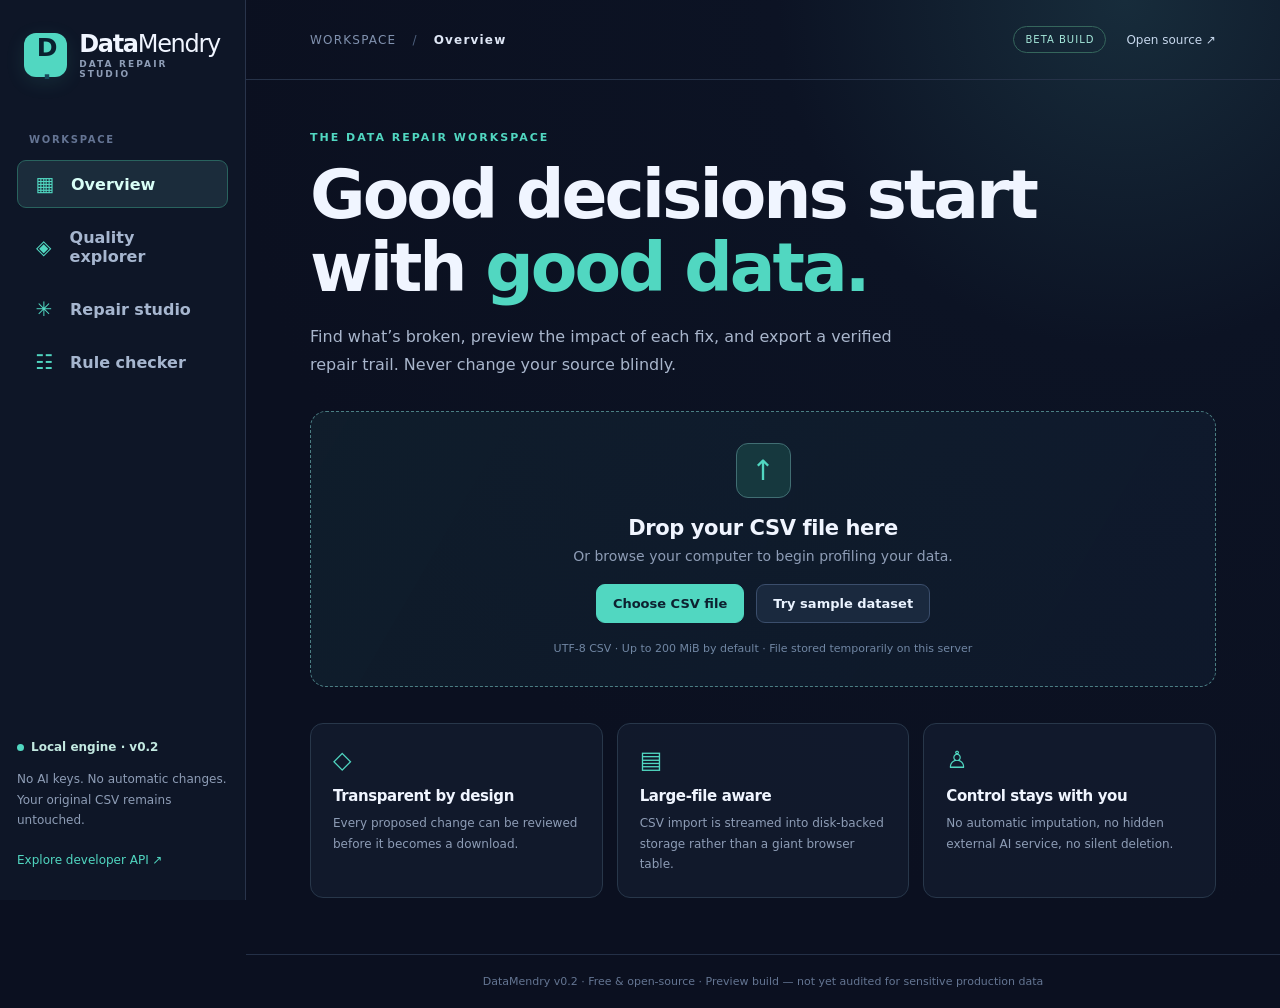
==== static/index.html @ 8b2e7c78 "Initial release: DataMendry data quality platform v0.2.1" ====
<!doctype html>
<html lang="en">
<head>
  <meta charset="utf-8" />
  <meta name="viewport" content="width=device-width, initial-scale=1" />
  <meta name="color-scheme" content="dark" />
  <meta name="description" content="DataMendry — preview and audit repairs to messy CSV datasets without rewriting your originals." />
  <title>DataMendry — Data Repair Workspace</title>
  <link rel="icon" type="image/svg+xml" href="data:image/svg+xml,%3Csvg xmlns='http://www.w3.org/2000/svg' viewBox='0 0 64 64'%3E%3Crect width='64' height='64' rx='15' fill='%2351d7c1'/%3E%3Ctext x='50%25' y='70%25' text-anchor='middle' font-family='Arial,sans-serif' font-size='42' font-weight='bold' fill='%230a2130'%3ED%3C/text%3E%3C/svg%3E" />
  <link rel="stylesheet" href="/static/app.css" />
  <script src="/static/app.js" defer></script>
</head>
<body>
<div class="shell">
  <aside class="sidebar" aria-label="Main navigation">
    <a href="/" class="brand" aria-label="DataMendry home"><span class="brand-icon" aria-hidden="true">D<span>·</span></span><span>Data<span class="brand-light">Mendry</span><small>DATA REPAIR STUDIO</small></span></a>
    <div class="nav-label">WORKSPACE</div>
    <nav class="nav" aria-label="Workspace sections">
      <button class="nav-link active" data-page="overview" type="button"><span class="nav-ico">▦</span>Overview</button>
      <button class="nav-link" data-page="quality" type="button"><span class="nav-ico">◈</span>Quality explorer</button>
      <button class="nav-link" data-page="repair" type="button"><span class="nav-ico">✳</span>Repair studio</button>
      <button class="nav-link" data-page="rules" type="button"><span class="nav-ico">☷</span>Rule checker</button>
    </nav>
    <div class="sidebar-bottom"><div class="status-dot"><i></i>Local engine · v0.2</div><div class="side-note">No AI keys. No automatic changes. Your original CSV remains untouched.</div><a href="/api/docs" target="_blank" rel="noopener" class="api-link">Explore developer API ↗</a></div>
  </aside>
  <main class="main">
    <header class="topbar"><div class="crumb">WORKSPACE <span>/</span> <b id="crumb-page">Overview</b></div><div class="top-actions"><span class="pill">BETA BUILD</span><a href="https://github.com" class="external" target="_blank" rel="noopener">Open source ↗</a></div></header>
    <div class="content">
      <div id="notice" role="status" aria-live="polite" hidden></div>
      <section id="page-overview" class="page active">
        <div class="eyebrow">THE DATA REPAIR WORKSPACE</div>
        <h1>Good decisions start<br>with <em>good data.</em></h1>
        <p class="intro">Find what’s broken, preview the impact of each fix, and export a verified repair trail. Never change your source blindly.</p>
        <div id="upload-zone" class="upload-zone" role="group" aria-label="Upload data">
          <div class="upload-icon">↑</div><div class="upload-title">Drop your CSV file here</div><p>Or browse your computer to begin profiling your data.</p>
          <div class="upload-actions"><label for="file-input" class="button primary">Choose CSV file</label><button id="demo-button" class="button secondary" type="button">Try sample dataset</button></div>
          <input id="file-input" type="file" accept=".csv,text/csv" hidden />
          <div class="upload-foot">UTF-8 CSV · Up to 200 MiB by default · File stored temporarily on this server</div>
        </div>
        <div id="loading" class="loading" hidden><span class="spinner"></span><span id="loading-label">Analyzing your dataset…</span></div>
        <div id="dataset-results" hidden>
          <div class="section-heading"><div><div class="eyebrow">CURRENT DATASET</div><h2 id="dataset-name">—</h2><p>Profiled and ready to inspect. All transformations are proposals until exported.</p></div><button id="remove-button" class="button ghost-danger" type="button">Delete uploaded data</button></div>
          <div class="metrics" id="metric-grid"></div>
          <div class="two-col"><div class="panel"><div class="panel-head"><h3>Column quality</h3><span class="subtle">Missing cells by field</span></div><div id="column-bars" class="bar-list"></div></div><div class="panel"><div class="panel-head"><h3>Your next steps</h3></div><div class="steps"><div><span>01</span><section><strong>Inspect the quality report</strong><p>Find missing values and duplicate records.</p></section></div><div><span>02</span><section><strong>Simulate a safe repair</strong><p>See changes before exporting your CSV.</p></section></div><div><span>03</span><section><strong>Validate with rules</strong><p>Check column constraints and exceptions.</p></section></div></div></div></div>
        </div>
        <div class="features"><article><span>◇</span><h3>Transparent by design</h3><p>Every proposed change can be reviewed before it becomes a download.</p></article><article><span>▤</span><h3>Large-file aware</h3><p>CSV import is streamed into disk-backed storage rather than a giant browser table.</p></article><article><span>♙</span><h3>Control stays with you</h3><p>No automatic imputation, no hidden external AI service, no silent deletion.</p></article></div>
      </section>
      <section id="page-quality" class="page"><div class="eyebrow">DIAGNOSE</div><h1 class="page-title">Quality explorer</h1><p class="intro small">A detailed overview of your dataset, without downloading all rows into the browser.</p><div class="empty-state" data-empty>Upload a dataset on Overview first.</div><div class="requires-data" hidden><div class="metrics" id="quality-metrics"></div><div class="panel"><div class="panel-head"><h3>Missing data by column</h3><span class="subtle">Exact counts, not estimates</span></div><div id="quality-columns" class="column-table-wrap"></div></div><div class="panel"><div class="panel-head"><h3>Preview records</h3><div class="pagination"><button id="prev-page" class="button tiny" type="button">← Previous</button><span id="page-number">Page 1</span><button id="next-page" class="button tiny" type="button">Next →</button></div></div><div id="table-container" class="table-scroll"></div><p class="help">Showing at most 25 rows per page. All CSV fields are treated as text to preserve IDs and leading zeros.</p></div></div></section>
      <section id="page-repair" class="page"><div class="eyebrow">WHAT-IF ANALYSIS</div><h1 class="page-title">Repair studio</h1><p class="intro small">Choose deterministic operations, calculate their exact impact, then export the repaired file and a JSON audit recipe.</p><div class="empty-state" data-empty>Upload a dataset on Overview first.</div><div class="requires-data" hidden><div class="panel"><div class="panel-head"><h3>Proposed transformations</h3><span class="subtle">Original dataset preserved</span></div><div class="switch-list"><label class="switch-row"><span><strong>Trim surrounding whitespace</strong><small>Remove spaces around field values. Does not alter internal whitespace.</small></span><input id="opt-trim" type="checkbox" /></label><label class="switch-row"><span><strong>Normalize blank fields</strong><small>Convert whitespace-only cells to empty values, without inventing values.</small></span><input id="opt-blanks" type="checkbox" /></label><label class="switch-row"><span><strong>Remove identical rows</strong><small>Keep the earliest occurrence after your other transformations.</small></span><input id="opt-dedupe" type="checkbox" /></label></div><button id="simulate-button" class="button primary" type="button">Calculate repair impact →</button></div><div class="panel" id="impact-panel"><div class="panel-head"><h3>Repair impact</h3><span class="subtle">Before vs. after</span></div><div id="impact-empty" class="impact-empty">Choose options and calculate impact to review changes.</div><div id="impact-results" hidden><div id="impact-metrics" class="impact-grid"></div><p id="impact-warning" class="warning" hidden></p><div class="export-actions"><button id="export-csv" class="button primary" type="button">Download cleaned CSV ↓</button><button id="export-json" class="button secondary" type="button">Download audit JSON ↓</button></div><p class="help">Review the report carefully. Data loss from deduplication may be legitimate records.</p></div></div></div></section>
      <section id="page-rules" class="page"><div class="eyebrow">DATA CONTRACTS</div><h1 class="page-title">Rule checker</h1><p class="intro small">Run transparent, column-level validation. Checks are read-only: failed rules never modify data.</p><div class="empty-state" data-empty>Upload a dataset on Overview first.</div><div class="requires-data" hidden><div class="panel"><div class="panel-head"><h3>Create a data-quality rule</h3></div><div class="rule-form"><label>Column<select id="rule-column"></select></label><label>Check<select id="rule-kind"><option value="not_empty">Must not be empty</option><option value="unique">Values must be unique</option><option value="numeric">Must contain valid numbers</option><option value="minimum">Numeric value at least…</option><option value="maximum">Numeric value at most…</option></select></label><label id="threshold-wrap" hidden>Threshold<input id="rule-threshold" type="number" step="any" placeholder="0" /></label></div><button id="run-rule" class="button primary" type="button">Run validation →</button></div><div class="panel"><div class="panel-head"><h3>Validation results</h3></div><div id="rule-results" class="rules-results"><p class="subtle">No checks run yet.</p></div></div></div></section>
    </div>
    <footer>DataMendry v0.2 · Free & open-source · Preview build — not yet audited for sensitive production data</footer>
  </main>
</div>
</body>
</html>
---- static/app.css ----
:root{--bg:#0b1020;--sidebar:#0b1020;--panel:#131c30;--panel2:#19243b;--line:#29344b;--text:#f0f5ff;--muted:#8e9db6;--accent:#51d7c1;--accent2:#169980;--light:#d4fbf2;--danger:#ff9d9d}*{box-sizing:border-box}body{margin:0;font-family:Inter,ui-sans-serif,system-ui,-apple-system,BlinkMacSystemFont,'Segoe UI',sans-serif;color:var(--text);background:var(--bg)}button,input,select{font:inherit}button{cursor:pointer}button:disabled{opacity:.45;cursor:default}a{color:inherit;text-decoration:none}.shell{min-height:100vh;display:grid;grid-template-columns:246px minmax(0,1fr)}.sidebar{border-right:1px solid var(--line);padding:30px 17px;display:flex;flex-direction:column;position:sticky;top:0;height:100vh;background:#0e1627}.brand{display:flex;align-items:center;gap:12px;font-size:24px;font-weight:800;letter-spacing:-1.3px;padding:0 7px}.brand-icon{height:44px;width:44px;border-radius:12px;background:var(--accent);color:#0a2130;display:grid;place-items:center;font-weight:900;font-size:25px;letter-spacing:-3px}.brand-icon span{color:#18495a}.brand-light{font-weight:400}.brand small{display:block;color:var(--muted);font-size:9px;letter-spacing:2.1px;margin-top:1px}.nav-label{font-size:10px;letter-spacing:1.7px;color:#647493;margin:55px 12px 15px;font-weight:700}.nav{display:grid;gap:7px}.nav-link{display:flex;align-items:center;gap:14px;border:0;color:#a6b6cf;background:transparent;text-align:left;padding:13px 15px;border-radius:9px;font-weight:550}.nav-link:hover,.nav-link.active{background:#1b2c3b;color:#d9fff7}.nav-link.active{border:1px solid #29635e}.nav-ico{font-size:20px;line-height:1;width:24px;text-align:center;color:var(--accent)}.sidebar-bottom{margin-top:auto;font-size:12px;color:var(--muted);line-height:1.7}.status-dot{color:#c3e9e1;font-weight:700}.status-dot i{display:inline-block;width:7px;height:7px;border-radius:50%;background:var(--accent);margin-right:7px}.side-note{margin-top:12px}.api-link{color:var(--accent);display:block;margin-top:19px}.main{min-width:0;background:radial-gradient(circle at 85% 0%,#172c3b 0%,#0c1324 26%,#0b1020 68%)}.topbar{height:80px;border-bottom:1px solid #263248;display:flex;align-items:center;justify-content:space-between;padding:0 clamp(22px,5vw,72px)}.crumb{font-size:12px;letter-spacing:1.2px;color:#8091ae}.crumb span{margin:0 11px;color:#4e607d}.crumb b{color:#dee6f5;font-weight:600}.top-actions{display:flex;align-items:center;gap:20px;font-size:12px}.pill{padding:7px 11px;border-radius:100px;color:#a6e9dc;border:1px solid #35665c;letter-spacing:1px;font-size:10px}.external{color:#c6d7ec}.content{max-width:1230px;margin:0 auto;padding:clamp(28px,4vw,58px) clamp(22px,5vw,72px) 36px}.page{display:none}.page.active{display:block}.eyebrow{font-size:11px;color:var(--accent);font-weight:800;letter-spacing:2px;margin-bottom:15px}h1{font-size:clamp(43px,5.3vw,70px);line-height:1.07;letter-spacing:-3px;margin:0 0 19px;font-weight:790}h1 em{color:var(--accent);font-style:normal}.page-title{font-size:clamp(35px,4vw,49px);letter-spacing:-2px}.intro{font-size:16px;color:#a9b6cc;max-width:610px;line-height:1.75;margin:0 0 32px}.intro.small{font-size:15px}h2,h3,p{margin-top:0}h2{letter-spacing:-1px;font-size:26px}h3{letter-spacing:-.4px;font-size:17px;margin:0}.upload-zone{border:1px dashed #4b7e83;border-radius:16px;padding:31px 25px;background:linear-gradient(120deg,rgba(38,88,94,.18),rgba(25,48,73,.23));text-align:center;transition:.2s}.upload-zone.drag{border:1px solid var(--accent);background:#133c43}.upload-icon{display:grid;place-items:center;border:1px solid #416e73;background:#16383e;color:var(--accent);border-radius:12px;font-size:28px;width:55px;height:55px;margin:0 auto 18px}.upload-title{font-size:21px;font-weight:700;letter-spacing:-.4px}.upload-zone p{color:var(--muted);font-size:14px;margin:8px 0 20px}.upload-actions{display:flex;flex-wrap:wrap;justify-content:center;gap:12px}.button{display:inline-flex;align-items:center;justify-content:center;border:1px solid #3b4e6c;padding:11px 16px;border-radius:9px;background:#202e45;color:#eaf3ff;font-size:13px;font-weight:700;transition:transform .15s,background .15s}.button:hover:not(:disabled){transform:translateY(-1px);background:#2d3b50}.button.primary{background:var(--accent);color:#0d2130;border-color:var(--accent)}.button.primary:hover{background:#91ffe6}.button.secondary{background:#1a293e}.button.ghost-danger{color:#ffbcbc;background:transparent;border-color:#72515b}.button.tiny{padding:7px 10px;font-size:11px}.upload-foot{font-size:11px;color:#7187a4;margin-top:19px}.loading{display:flex;align-items:center;gap:12px;margin:16px 0;color:var(--accent)}[hidden]{display:none!important}.spinner{width:20px;height:20px;border:2px solid #255465;border-top-color:var(--accent);border-radius:50%;animation:spin .85s linear infinite}@keyframes spin{to{transform:rotate(360deg)}}.features{display:grid;grid-template-columns:repeat(3,minmax(0,1fr));gap:14px;margin-top:36px}.features article{border:1px solid #28374a;border-radius:13px;padding:22px;background:rgba(22,32,52,.6)}.features article>span{font-size:24px;color:var(--accent)}.features h3{margin:13px 0 8px;font-size:15px}.features p{font-size:12px;line-height:1.7;color:var(--muted);margin:0}.section-heading{display:flex;justify-content:space-between;align-items:center;gap:20px;margin:35px 0 20px}.section-heading .eyebrow{margin-bottom:5px}.section-heading h2{margin:0 0 6px}.section-heading p{color:var(--muted);font-size:13px;margin:0}.metrics{display:grid;grid-template-columns:repeat(4,minmax(0,1fr));gap:13px;margin-bottom:20px}.metric{background:var(--panel);border:1px solid var(--line);border-radius:12px;padding:21px;min-width:0}.metric-label{color:var(--muted);font-size:12px}.metric-value{font-size:clamp(23px,3vw,31px);font-weight:750;letter-spacing:-1px;margin-top:12px;overflow-wrap:anywhere}.metric-note{color:#77b9ac;font-size:11px;margin-top:9px}.two-col{display:grid;grid-template-columns:1.05fr .95fr;gap:17px}.panel{border:1px solid var(--line);background:rgba(18,28,47,.9);border-radius:14px;padding:24px;margin-bottom:18px;min-width:0}.panel-head{display:flex;align-items:center;justify-content:space-between;gap:12px;margin-bottom:22px}.subtle,.help{font-size:12px;color:var(--muted)}.bar-list{display:grid;gap:16px}.bar-head{display:flex;justify-content:space-between;color:#c6d6eb;font-size:12px;margin-bottom:7px;gap:10px}.bar-head span:first-child{overflow-wrap:anywhere}.bar-track{height:7px;background:#283751;border-radius:10px;overflow:hidden}.bar-fill{height:100%;background:linear-gradient(90deg,#21b5a4,#82f1d4);border-radius:10px}.steps{display:grid;gap:25px}.steps>div{display:flex;align-items:flex-start;gap:14px}.steps span{color:var(--accent);font-weight:800}.steps strong{font-size:13px}.steps p{color:var(--muted);font-size:12px;line-height:1.55;margin:6px 0 0}.empty-state{border:1px dashed #4c5c76;border-radius:12px;color:var(--muted);padding:36px;text-align:center}.column-table-wrap,.table-scroll{overflow-x:auto;max-width:100%}table{width:100%;border-collapse:collapse;font-size:12px}th,td{padding:12px 14px;border-bottom:1px solid #2e3b54;text-align:left}th{color:#9badc6;background:#18243a;font-weight:700;position:sticky;top:0}td{color:#e0e8f5;max-width:250px;white-space:nowrap;overflow:hidden;text-overflow:ellipsis}td.missing{color:#ffbe9b}tbody tr:hover{background:#17283d}.pagination{display:flex;align-items:center;gap:10px;color:var(--muted);font-size:12px}.switch-list{display:grid;gap:1px;margin-bottom:22px}.switch-row{display:flex;align-items:center;justify-content:space-between;gap:20px;padding:18px 0;border-bottom:1px solid #2b3750;cursor:pointer}.switch-row span{display:grid;gap:6px}.switch-row strong{font-size:14px}.switch-row small{font-size:12px;color:var(--muted);line-height:1.5}.switch-row input{accent-color:#45dbc0;width:19px;height:19px;flex-shrink:0}.impact-empty{color:var(--muted);text-align:center;padding:20px}.impact-grid{display:grid;grid-template-columns:repeat(3,minmax(0,1fr));gap:11px}.impact-metric{background:#1b2b3d;padding:16px;border-radius:9px}.impact-metric strong{display:block;font-size:24px;margin:7px 0;color:#c2fff0}.impact-metric small{font-size:11px;color:var(--muted)}.warning{padding:14px;background:#3b2a29;color:#ffd9b0;border-left:3px solid #ffaa70;border-radius:5px;margin-top:18px;font-size:12px;line-height:1.6}.export-actions{display:flex;gap:10px;flex-wrap:wrap;margin-top:22px}.rule-form{display:grid;grid-template-columns:1fr 1fr 1fr;gap:14px;margin-bottom:20px}.rule-form label{color:var(--muted);font-size:12px;display:grid;gap:8px}.rule-form select,.rule-form input{background:#1b293f;color:var(--text);border:1px solid #41516d;border-radius:9px;padding:11px;width:100%;min-width:0}.rules-results{display:grid;gap:10px}.rule-result{display:flex;align-items:center;justify-content:space-between;gap:15px;border:1px solid var(--line);border-radius:9px;padding:14px;font-size:12px}.rule-result strong{font-size:13px}.rule-result .ok{color:var(--accent)}.rule-result .bad{color:var(--danger)}#notice{padding:14px 18px;border-radius:10px;margin-bottom:20px;background:#362725;border:1px solid #864f4c;color:#ffe2de;font-size:13px;line-height:1.5}#notice.ok{background:#15382f;border-color:#287563;color:#d4faeb}footer{color:#647592;font-size:11px;text-align:center;border-top:1px solid #243047;padding:20px;margin-top:20px}@media(max-width:950px){.shell{grid-template-columns:76px 1fr}.sidebar{padding:25px 10px}.brand{font-size:0;padding:0 5px}.brand-icon{font-size:23px}.brand small,.nav-label,.sidebar-bottom,.nav-link{font-size:0}.nav-link{justify-content:center;padding:14px 8px}.nav-ico{font-size:24px}.metrics{grid-template-columns:repeat(2,minmax(0,1fr))}.two-col{grid-template-columns:1fr}}@media(max-width:620px){.shell{display:block}.sidebar{height:auto;position:relative;padding:12px;display:block}.brand{display:none}.nav{display:flex;gap:5px}.nav-link{flex:1;min-width:0}.nav-label,.sidebar-bottom{display:none}.topbar{height:55px;padding:0 18px}.content{padding:28px 18px}.features{grid-template-columns:1fr}.metrics{grid-template-columns:repeat(2,minmax(0,1fr))}.metric{padding:14px}.panel{padding:17px}.section-heading{flex-direction:column;align-items:flex-start}.rule-form{grid-template-columns:1fr}.impact-grid{grid-template-columns:1fr}.top-actions{gap:8px}.pill{display:none}.panel-head{align-items:flex-start;flex-direction:column}.pagination{flex-wrap:wrap}}

.bar-progress{display:block;width:100%;height:8px;border:0;border-radius:10px;overflow:hidden;background:#283751}.bar-progress::-webkit-progress-bar{background:#283751;border-radius:10px}.bar-progress::-webkit-progress-value{background:linear-gradient(90deg,#21b5a4,#82f1d4);border-radius:10px}.bar-progress::-moz-progress-bar{background:#51d7c1;border-radius:10px}


/* DataMendry UI polish (v0.2.1): transform/opacity-only animations.
   No animation loops on dataset tables or large numbers of DOM elements. */
:root { color-scheme: dark; }
:focus-visible { outline: 2px solid var(--accent); outline-offset: 3px; }
::selection { background: #51d7c155; color: #ffffff; }

@keyframes dm-fade-up {
  from { opacity: 0; transform: translate3d(0, 13px, 0); }
  to   { opacity: 1; transform: translate3d(0, 0, 0); }
}
@keyframes dm-soft-in {
  from { opacity: 0; transform: translate3d(0, 5px, 0); }
  to   { opacity: 1; transform: translate3d(0, 0, 0); }
}
@keyframes dm-bar-reveal {
  from { opacity: .25; transform: scaleX(.05); }
  to   { opacity: 1; transform: scaleX(1); }
}
@keyframes dm-icon-enter {
  from { opacity: 0; transform: translate3d(0, 8px, 0) scale(.91); }
  to   { opacity: 1; transform: translate3d(0, 0, 0) scale(1); }
}

/* Page change reveal; hidden pages remain display:none, with no offscreen animation. */
.page.active { animation: dm-soft-in 360ms ease-out both; }
.page.active > .eyebrow { animation: dm-fade-up 340ms ease-out both; }
.page.active > h1 { animation: dm-fade-up 430ms cubic-bezier(.2,.8,.2,1) 45ms both; }
.page.active > .intro { animation: dm-fade-up 440ms ease-out 100ms both; }

/* Controlled hover effects are subtle, inexpensive, and don't reflow layouts. */
.nav-link { position: relative; transition: background-color 180ms ease, border-color 180ms ease, color 180ms ease, transform 180ms ease; }
.nav-link:not(.active):hover { transform: translate3d(3px,0,0); }
.nav-ico { display: inline-block; transition: transform 180ms ease; }
.nav-link:hover .nav-ico { transform: scale(1.1); }
.button { transition: transform 160ms ease, background-color 160ms ease, border-color 160ms ease, box-shadow 160ms ease; }
.button.primary:hover:not(:disabled) { box-shadow: 0 5px 23px rgba(81,215,193,.2); }
.button:active:not(:disabled) { transform: scale(.98); }
.external, .api-link { transition: color 180ms ease; }
.external:hover, .api-link:hover { color: var(--accent); }

.brand-icon { box-shadow: 0 5px 20px rgba(81,215,193,.11); transition: transform 220ms ease, box-shadow 220ms ease; }
.brand:hover .brand-icon { transform: rotate(-6deg) scale(1.04); box-shadow: 0 8px 23px rgba(81,215,193,.24); }

.upload-zone { position: relative; transition: border-color 200ms ease, background-color 200ms ease, transform 200ms ease, box-shadow 200ms ease; }
.upload-zone:hover { border-color: #64aaa7; box-shadow: 0 8px 35px rgba(18,175,151,.07); }
.upload-zone.drag { transform: scale(1.007); box-shadow: 0 0 0 3px rgba(81,215,193,.16), 0 12px 42px rgba(18,175,151,.12); }
.upload-icon { animation: dm-icon-enter 540ms cubic-bezier(.2,.8,.2,1) 190ms backwards; transition: transform 180ms ease, border-color 180ms ease; }
.upload-zone:hover .upload-icon { transform: translate3d(0,-3px,0); border-color: #65d2c0; }
.upload-zone.drag .upload-icon { transform: translate3d(0,-7px,0) scale(1.07); }

.features article, .metric, .panel, .impact-metric {
  transition: border-color 180ms ease, transform 180ms ease, box-shadow 180ms ease;
}
.features article:hover, .metric:hover { border-color: #377a79; transform: translate3d(0,-3px,0); box-shadow: 0 12px 28px rgba(0,0,0,.12); }
.panel:hover { border-color: #38516b; }
.features article:nth-child(1), .metric:nth-child(1) { animation: dm-fade-up 390ms ease-out 70ms backwards; }
.features article:nth-child(2), .metric:nth-child(2) { animation: dm-fade-up 390ms ease-out 120ms backwards; }
.features article:nth-child(3), .metric:nth-child(3) { animation: dm-fade-up 390ms ease-out 170ms backwards; }
.metric:nth-child(4) { animation: dm-fade-up 390ms ease-out 220ms backwards; }
.impact-metric { animation: dm-soft-in 340ms ease-out both; }
.impact-metric:nth-child(2) { animation-delay: 60ms; }
.impact-metric:nth-child(3) { animation-delay: 120ms; }
.impact-metric:nth-child(4) { animation-delay: 180ms; }

/* Dataset charts animate once when added. Avoid continuous animation on large lists. */
.bar-progress { transform-origin: left center; animation: dm-bar-reveal 570ms cubic-bezier(.18,.8,.2,1) both; }
.bar-list > div:nth-child(2) .bar-progress { animation-delay: 55ms; }
.bar-list > div:nth-child(3) .bar-progress { animation-delay: 110ms; }
.bar-list > div:nth-child(4) .bar-progress { animation-delay: 165ms; }
.bar-list > div:nth-child(5) .bar-progress { animation-delay: 220ms; }
#notice:not([hidden]) { animation: dm-soft-in 240ms ease-out both; }
.rule-result { animation: dm-soft-in 260ms ease-out both; }

/* Motion accessibility: honor the user's OS/browser preference. */
@media (prefers-reduced-motion: reduce) {
  *, *::before, *::after {
    animation-duration: .01ms !important;
    animation-delay: 0ms !important;
    animation-iteration-count: 1 !important;
    transition-duration: .01ms !important;
    scroll-behavior: auto !important;
  }
}
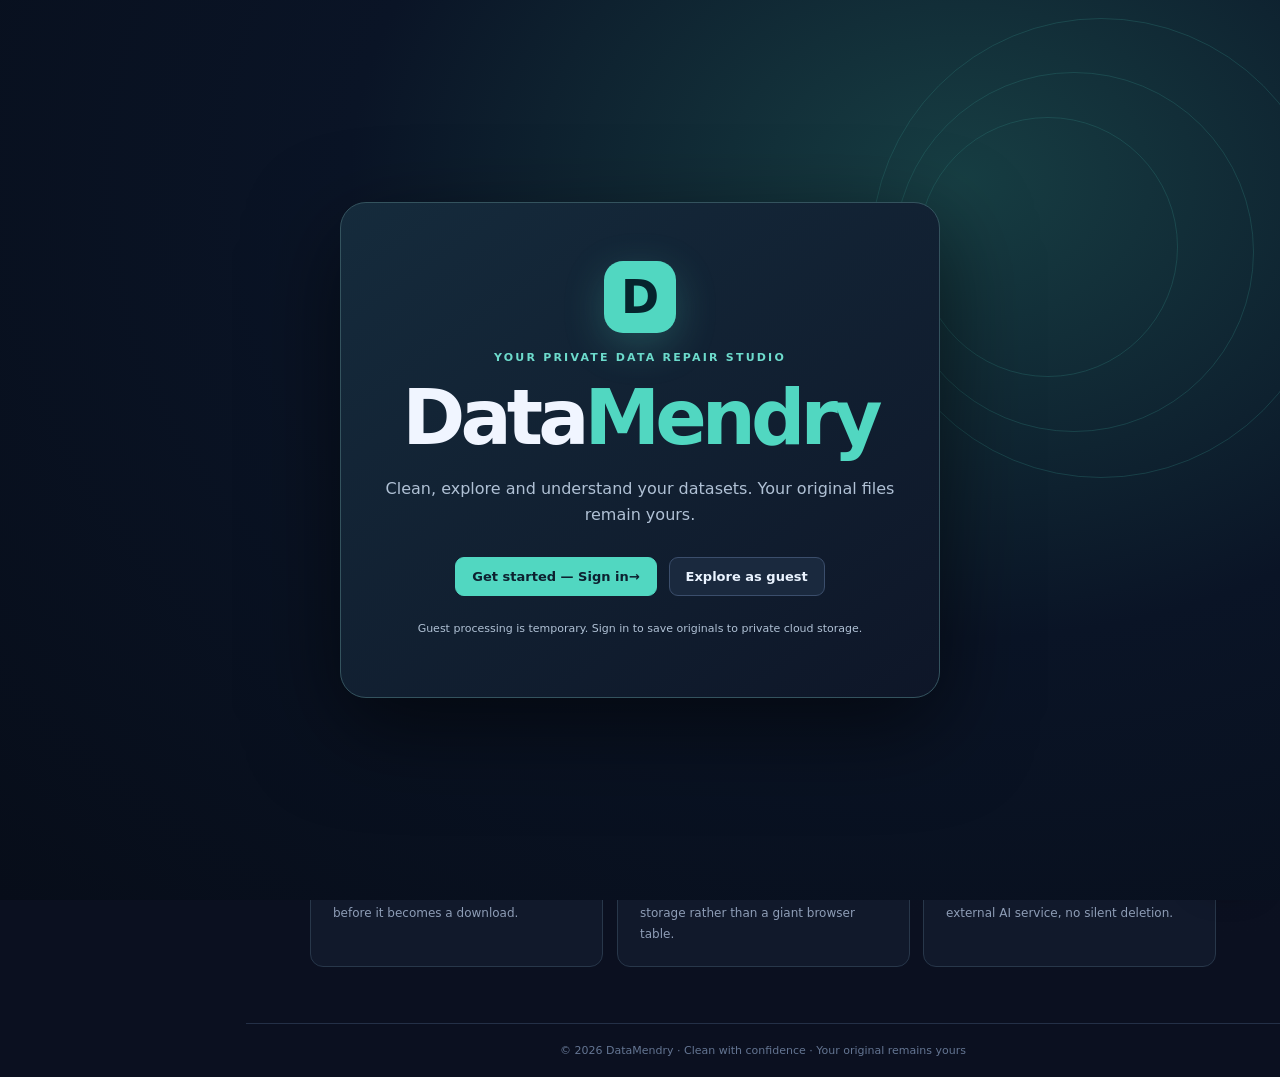
==== commit 4768a0b8: "Release DataMendry v0.9.4.1" ====
--- a/static/index.html
+++ b/static/index.html
@@ -8,9 +8,68 @@
   <title>DataMendry — Data Repair Workspace</title>
   <link rel="icon" type="image/svg+xml" href="data:image/svg+xml,%3Csvg xmlns='http://www.w3.org/2000/svg' viewBox='0 0 64 64'%3E%3Crect width='64' height='64' rx='15' fill='%2351d7c1'/%3E%3Ctext x='50%25' y='70%25' text-anchor='middle' font-family='Arial,sans-serif' font-size='42' font-weight='bold' fill='%230a2130'%3ED%3C/text%3E%3C/svg%3E" />
   <link rel="stylesheet" href="/static/app.css" />
+  <link rel="stylesheet" href="/static/experience.css" />
   <script src="/static/app.js" defer></script>
+  <script src="/static/account.js" defer></script>
+  <script src="/static/experience.js" defer></script>
+  <!-- Cloudflare Web Analytics --><script type='module' src='https://static.cloudflareinsights.com/beacon.min.js' data-cf-beacon='{"token": "a258c3d633374858af151e69e50e4477"}'></script><!-- End Cloudflare Web Analytics -->
 </head>
 <body>
+<div id="welcome-gate" class="welcome-gate" aria-label="DataMendry welcome and login">
+  <div class="welcome-atmosphere" aria-hidden="true"><span></span><span></span><span></span></div>
+  <div class="welcome-card">
+    <div class="welcome-logo" aria-hidden="true">D</div>
+    <div class="welcome-kicker">YOUR PRIVATE DATA REPAIR STUDIO</div>
+    <h1>Data<span>Mendry</span></h1>
+    <p>Clean, explore and understand your datasets. Your original files remain yours.</p>
+    <div class="welcome-actions">
+      <button id="welcome-signin" type="button" class="button primary">Get started — Sign in <span aria-hidden="true">→</span></button>
+      <button id="welcome-guest" type="button" class="button secondary">Explore as guest</button>
+    </div>
+    <p class="welcome-note">Guest processing is temporary. Sign in to save originals to private cloud storage.</p>
+    <div class="welcome-door" aria-hidden="true"><div class="door-left"></div><div class="door-right"></div></div>
+  </div>
+</div>
+<dialog id="auth-dialog" class="auth-dialog" aria-labelledby="auth-title">
+  <button id="auth-close" class="dialog-close" type="button" aria-label="Close login">×</button>
+  <div class="welcome-logo small" aria-hidden="true">D</div>
+  <h2 id="auth-title">Welcome to DataMendry</h2>
+  <p class="subtle">Secure accounts for your private CSV workspace.</p>
+  <div class="auth-tabs" role="group" aria-label="Account options">
+    <button type="button" class="active" id="auth-tab-login" aria-pressed="true">Log in</button>
+    <button type="button" id="auth-tab-signup" aria-pressed="false">Create account</button>
+    <button type="button" id="auth-tab-recover" aria-pressed="false">Forgot password?</button>
+  </div>
+  <label class="auth-label">Sign in with
+    <select id="auth-method"><option value="email">Email address</option><option value="google">Google account</option></select>
+  </label>
+  <div id="auth-email-area">
+    <label class="auth-label">Email address<input id="auth-email" type="email" autocomplete="email" maxlength="254" placeholder="you@example.com"></label>
+    <label id="auth-recovery-method-row" class="auth-label" hidden>Receive recovery code or link
+      <select id="auth-email-method"><option value="code">Email one-time code</option><option value="link">Email verification link</option></select>
+    </label>
+    <label id="auth-password-row" class="auth-label">Password<input id="auth-password" type="password" autocomplete="current-password" minlength="8"></label>
+    <label id="auth-password-confirm-row" class="auth-label" hidden>Confirm password<input id="auth-password-confirm" type="password" autocomplete="new-password" minlength="8"></label>
+    <p id="auth-flow-hint" class="subtle">Already registered? Sign in using your password. Use email OTP only for account recovery.</p>
+    <div id="auth-password-buttons" class="auth-button-row"><button id="auth-login" class="button primary" type="button">Log in with password</button><button id="auth-signup" class="button primary" type="button" hidden>Create account</button></div>
+    <button id="auth-send-email" class="button primary" type="button" hidden>Send email code</button>
+    <p id="auth-recovery-limit" class="subtle" hidden>Email recovery is limited by Supabase's delivery quota. Request one code and use the latest email; avoid repeated requests.</p>
+  </div>
+  <div id="auth-google-area" hidden><p class="subtle">Use your Google account without requesting an email OTP. Google OAuth must first be configured in Google Cloud and Supabase.</p><button id="auth-google" class="button primary" type="button">Continue with Google</button></div>
+  
+  <div id="auth-otp-area" hidden><label class="auth-label">Verification code<input id="auth-otp" type="text" inputmode="numeric" autocomplete="one-time-code" maxlength="10" placeholder="Code from your latest email"></label><button id="auth-verify-otp" class="button primary" type="button">Verify and sign in</button></div>
+  <p id="auth-feedback" class="auth-feedback" role="status" aria-live="polite"></p>
+</dialog>
+<dialog id="password-dialog" class="auth-dialog" aria-labelledby="password-title">
+  <button type="button" id="password-close" class="dialog-close" aria-label="Close change password">×</button>
+  <div class="welcome-logo small" aria-hidden="true">D</div>
+  <h2 id="password-title">Set or change password</h2>
+  <p class="subtle">If you signed in using an email code, you can now create a password. Next time, log in without requesting another email.</p>
+  <label class="auth-label">New password<input id="password-new" type="password" autocomplete="new-password" minlength="8"></label>
+  <label class="auth-label">Confirm new password<input id="password-confirm" type="password" autocomplete="new-password" minlength="8"></label>
+  <button type="button" id="password-save" class="button primary">Save password</button>
+  <p id="password-feedback" class="auth-feedback" role="status" aria-live="polite"></p>
+</dialog>
 <div class="shell">
   <aside class="sidebar" aria-label="Main navigation">
     <a href="/" class="brand" aria-label="DataMendry home"><span class="brand-icon" aria-hidden="true">D<span>·</span></span><span>Data<span class="brand-light">Mendry</span><small>DATA REPAIR STUDIO</small></span></a>
@@ -20,11 +79,42 @@
       <button class="nav-link" data-page="quality" type="button"><span class="nav-ico">◈</span>Quality explorer</button>
       <button class="nav-link" data-page="repair" type="button"><span class="nav-ico">✳</span>Repair studio</button>
       <button class="nav-link" data-page="rules" type="button"><span class="nav-ico">☷</span>Rule checker</button>
+      <button class="nav-link" data-page="filter" type="button"><span class="nav-ico">≡</span>Filter &amp; export</button>
+      <button class="nav-link" data-page="guide" type="button"><span class="nav-ico">◎</span>How it works</button>
     </nav>
-    <div class="sidebar-bottom"><div class="status-dot"><i></i>Local engine · v0.2</div><div class="side-note">No AI keys. No automatic changes. Your original CSV remains untouched.</div><a href="/api/docs" target="_blank" rel="noopener" class="api-link">Explore developer API ↗</a></div>
+    <div class="sidebar-bottom">
+      <div class="side-note">No automatic changes. Your original CSV remains untouched.</div>
+    </div>
   </aside>
   <main class="main">
-    <header class="topbar"><div class="crumb">WORKSPACE <span>/</span> <b id="crumb-page">Overview</b></div><div class="top-actions"><span class="pill">BETA BUILD</span><a href="https://github.com" class="external" target="_blank" rel="noopener">Open source ↗</a></div></header>
+    <header class="topbar">
+      <nav class="crumb" aria-label="Workspace breadcrumb">
+        <button type="button" id="crumb-workspace" class="crumb-link" title="Go to Overview">WORKSPACE</button>
+        <span aria-hidden="true">/</span>
+        <button type="button" id="crumb-page" class="crumb-current" aria-haspopup="true" aria-expanded="false" aria-controls="crumb-menu">Overview</button>
+        <div id="crumb-menu" class="crumb-menu" hidden aria-label="Go to section">
+          <button type="button" data-crumb-page="overview">Overview</button>
+          <button type="button" data-crumb-page="quality">Quality explorer</button>
+          <button type="button" data-crumb-page="repair">Repair studio</button>
+          <button type="button" data-crumb-page="rules">Rule checker</button>
+          <button type="button" data-crumb-page="filter">Filter &amp; export</button>
+          <button type="button" data-crumb-page="guide">How it works</button>
+        </div>
+      </nav>
+      <div class="top-actions">
+        <div class="profile-widget">
+          <button type="button" id="profile-toggle" class="profile-toggle" aria-controls="profile-popover" aria-expanded="false"><span class="account-avatar" aria-hidden="true"><svg viewBox="0 0 24 24" fill="none" stroke="currentColor" stroke-linecap="round" stroke-linejoin="round"><circle cx="12" cy="8" r="3.7"/><path d="M5.1 20v-1.1c0-3.1 3.1-5.3 6.9-5.3s6.9 2.2 6.9 5.3V20"/></svg></span><span id="profile-top-name">Account</span><span aria-hidden="true">⌄</span></button>
+          <div id="profile-popover" class="profile-popover" hidden>
+            <div id="profile-label" class="profile-label">Guest</div>
+            <button id="profile-my-datasets" type="button">My Datasets</button>
+            <button id="profile-password" type="button" hidden>Set / change password</button>
+            <button id="profile-login" type="button">Log in / Register</button>
+            <button id="profile-logout" type="button" hidden>Sign out</button>
+          </div>
+        </div>
+        <span class="pill">BETA BUILD</span><a href="https://github.com/harshsinghps57-spec/datamendry" class="external" target="_blank" rel="noopener noreferrer" aria-label="Open DataMendry source repository on GitHub">Open source ↗</a>
+      </div>
+    </header>
     <div class="content">
       <div id="notice" role="status" aria-live="polite" hidden></div>
       <section id="page-overview" class="page active">
@@ -37,6 +127,21 @@
           <input id="file-input" type="file" accept=".csv,text/csv" hidden />
           <div class="upload-foot">UTF-8 CSV · Up to 200 MiB by default · File stored temporarily on this server</div>
         </div>
+        <section id="account-panel" class="account-panel panel" aria-labelledby="account-title" hidden>
+          <div class="panel-head"><h3 id="account-title">My Datasets — Cloud Storage</h3><span class="subtle">Private files saved to your account</span></div>
+          <p id="account-info" class="subtle" role="status" aria-live="polite"></p>
+          <form id="account-form" class="account-form">
+            <label>Email <input id="account-email" type="email" autocomplete="email" required maxlength="254"></label>
+            <label>Password <input id="account-password" type="password" autocomplete="current-password" required minlength="8"></label>
+            <div class="account-actions"><button type="submit" class="button primary">Log in</button><button id="account-signup" type="button" class="button secondary">Create account</button></div>
+            <p class="subtle">Verify your email if prompted. Use a strong, unique password. This preview does not accept confidential datasets.</p>
+          </form>
+          <div id="account-signed" hidden>
+            <div class="account-actions"><span id="account-identity" class="subtle"></span><button id="account-refresh" type="button" class="button secondary tiny">Refresh saved files</button><button id="account-signout" type="button" class="button secondary tiny">Sign out</button></div>
+            <div id="account-files" class="account-files" aria-live="polite"></div>
+            <details class="storage-disclosure"><summary>Storage &amp; privacy details</summary><p>Account-saved originals are stored privately in Supabase and remain subject to provider storage quotas and retention policies. Temporary analysis copies can expire or be deleted when the server restarts. Avoid uploading sensitive datasets until the service has been independently reviewed for your use case.</p></details>
+          </div>
+        </section>
         <div id="loading" class="loading" hidden><span class="spinner"></span><span id="loading-label">Analyzing your dataset…</span></div>
         <div id="dataset-results" hidden>
           <div class="section-heading"><div><div class="eyebrow">CURRENT DATASET</div><h2 id="dataset-name">—</h2><p>Profiled and ready to inspect. All transformations are proposals until exported.</p></div><button id="remove-button" class="button ghost-danger" type="button">Delete uploaded data</button></div>
@@ -48,9 +153,36 @@
       <section id="page-quality" class="page"><div class="eyebrow">DIAGNOSE</div><h1 class="page-title">Quality explorer</h1><p class="intro small">A detailed overview of your dataset, without downloading all rows into the browser.</p><div class="empty-state" data-empty>Upload a dataset on Overview first.</div><div class="requires-data" hidden><div class="metrics" id="quality-metrics"></div><div class="panel"><div class="panel-head"><h3>Missing data by column</h3><span class="subtle">Exact counts, not estimates</span></div><div id="quality-columns" class="column-table-wrap"></div></div><div class="panel"><div class="panel-head"><h3>Preview records</h3><div class="pagination"><button id="prev-page" class="button tiny" type="button">← Previous</button><span id="page-number">Page 1</span><button id="next-page" class="button tiny" type="button">Next →</button></div></div><div id="table-container" class="table-scroll"></div><p class="help">Showing at most 25 rows per page. All CSV fields are treated as text to preserve IDs and leading zeros.</p></div></div></section>
       <section id="page-repair" class="page"><div class="eyebrow">WHAT-IF ANALYSIS</div><h1 class="page-title">Repair studio</h1><p class="intro small">Choose deterministic operations, calculate their exact impact, then export the repaired file and a JSON audit recipe.</p><div class="empty-state" data-empty>Upload a dataset on Overview first.</div><div class="requires-data" hidden><div class="panel"><div class="panel-head"><h3>Proposed transformations</h3><span class="subtle">Original dataset preserved</span></div><div class="switch-list"><label class="switch-row"><span><strong>Trim surrounding whitespace</strong><small>Remove spaces around field values. Does not alter internal whitespace.</small></span><input id="opt-trim" type="checkbox" /></label><label class="switch-row"><span><strong>Normalize blank fields</strong><small>Convert whitespace-only cells to empty values, without inventing values.</small></span><input id="opt-blanks" type="checkbox" /></label><label class="switch-row"><span><strong>Remove identical rows</strong><small>Keep the earliest occurrence after your other transformations.</small></span><input id="opt-dedupe" type="checkbox" /></label></div><button id="simulate-button" class="button primary" type="button">Calculate repair impact →</button></div><div class="panel" id="impact-panel"><div class="panel-head"><h3>Repair impact</h3><span class="subtle">Before vs. after</span></div><div id="impact-empty" class="impact-empty">Choose options and calculate impact to review changes.</div><div id="impact-results" hidden><div id="impact-metrics" class="impact-grid"></div><p id="impact-warning" class="warning" hidden></p><div class="export-actions"><button id="export-csv" class="button primary" type="button">Download cleaned CSV ↓</button><button id="export-json" class="button secondary" type="button">Download audit JSON ↓</button></div><p class="help">Review the report carefully. Data loss from deduplication may be legitimate records.</p></div></div></div></section>
       <section id="page-rules" class="page"><div class="eyebrow">DATA CONTRACTS</div><h1 class="page-title">Rule checker</h1><p class="intro small">Run transparent, column-level validation. Checks are read-only: failed rules never modify data.</p><div class="empty-state" data-empty>Upload a dataset on Overview first.</div><div class="requires-data" hidden><div class="panel"><div class="panel-head"><h3>Create a data-quality rule</h3></div><div class="rule-form"><label>Column<select id="rule-column"></select></label><label>Check<select id="rule-kind"><option value="not_empty">Must not be empty</option><option value="unique">Values must be unique</option><option value="numeric">Must contain valid numbers</option><option value="minimum">Numeric value at least…</option><option value="maximum">Numeric value at most…</option></select></label><label id="threshold-wrap" hidden>Threshold<input id="rule-threshold" type="number" step="any" placeholder="0" /></label></div><button id="run-rule" class="button primary" type="button">Run validation →</button></div><div class="panel"><div class="panel-head"><h3>Validation results</h3></div><div id="rule-results" class="rules-results"><p class="subtle">No checks run yet.</p></div></div></div></section>
+
+      <section id="page-filter" class="page"><div class="eyebrow">MAKE A NEW COPY</div><h1 class="page-title">Filter &amp; export</h1><p class="intro small">Keep matching rows, choose your output columns, review a preview, then download a separate CSV. Your saved original is not changed.</p><div class="empty-state" data-empty>Upload or open a dataset first.</div><div class="requires-data" hidden><div class="panel"><div class="panel-head"><h3>Choose rows</h3><span class="subtle">Rules apply to this export only</span></div><div class="filter-controls"><label>Column<select id="filter-column"></select></label><label>Condition<select id="filter-kind"><option value="all">All rows</option><option value="contains">Contains text</option><option value="not_contains">Does not contain</option><option value="equals">Exactly equals</option><option value="not_equals">Does not equal</option><option value="empty">Is blank</option><option value="not_empty">Is not blank</option><option value="gt">Number is greater than</option><option value="gte">Number is at least</option><option value="lt">Number is less than</option><option value="lte">Number is at most</option></select></label><label>Value<input id="filter-value" maxlength="500" placeholder="Filter text"></label></div><h3>Columns to keep</h3><p class="subtle">Uncheck columns you want to remove from your exported file.</p><div id="filter-columns" class="filter-columns"></div><div class="account-actions"><button id="filter-preview" class="button primary" type="button">Preview filtered data</button><button id="filter-download" class="button secondary" type="button" disabled>Download filtered CSV ↓</button></div><p id="filter-summary" class="subtle" aria-live="polite"></p><div class="table-scroll" id="filter-table"></div></div></div></section>
+      <section id="page-guide" class="page"><div class="eyebrow">WELCOME TOUR</div><h1 class="page-title">How DataMendry works</h1><p class="intro small">A simple step-by-step path from your first upload to a verified export.</p><div class="guide-steps"><article><b>01</b><h3>Sign in</h3><p>Use email or Google to keep your CSV originals in your private account.</p><button type="button" class="button secondary" id="guide-account">Account settings</button></article><article><b>02</b><h3>Upload</h3><p>Choose CSV file. The data engine checks columns, missing cells and duplicates.</p><button type="button" class="button secondary" data-guide-page="overview">Go to upload</button></article><article><b>03</b><h3>Explore &amp; filter</h3><p>Inspect quality, choose matching rows or exclude unwanted columns.</p><button type="button" class="button secondary" data-guide-page="filter">Open filter</button></article><article><b>04</b><h3>Repair safely</h3><p>Preview changes before exporting. Your original stays unchanged.</p><button type="button" class="button secondary" data-guide-page="repair">Open repair studio</button></article><article><b>05</b><h3>Export &amp; return</h3><p>Download your results. Your account-saved original remains available until you delete it, subject to storage terms.</p><button type="button" class="button secondary" data-guide-page="overview">My datasets</button></article><article class="guide-ai-step"><b>06</b><h3>Ask DataMendry</h3><p>Describe the cleanup you want. Review the suggested filter or repair before exporting; AI is optional.</p><button type="button" class="button secondary" id="guide-assistant">Open assistant</button></article></div></section>
     </div>
-    <footer>DataMendry v0.2 · Free & open-source · Preview build — not yet audited for sensitive production data</footer>
+    <footer>© 2026 DataMendry · Clean with confidence · Your original remains yours</footer>
   </main>
+</div>
+<div id="assistant-dock" class="assistant-dock">
+  <button id="assistant-toggle" class="assistant-toggle" type="button" aria-label="Ask DataMendry AI assistant" title="Ask DataMendry" aria-expanded="false" aria-controls="assistant-panel"><span class="assistant-fab-star" aria-hidden="true">✦</span><span class="assistant-fab-orbit" aria-hidden="true"></span></button>
+  <section id="assistant-panel" class="assistant-panel" hidden aria-label="DataMendry assistant">
+    <div class="assistant-ambient" aria-hidden="true"></div>
+    <header class="assistant-head">
+      <div class="assistant-identity"><div class="assistant-avatar" aria-hidden="true">✦</div><div><strong>DataMendry Assistant</strong><span id="assistant-status" class="assistant-status"><i aria-hidden="true"></i> Guided help · private by default</span></div></div>
+      <button type="button" id="assistant-close" aria-label="Close assistant">×</button>
+    </header>
+    <div class="assistant-context"><span class="assistant-dataset-icon" aria-hidden="true">▤</span><span id="assistant-dataset">No CSV loaded</span><span class="assistant-safe-chip">Preview only</span></div>
+    <p class="assistant-intro">Tell me what you want to clean. I can prepare safe actions for review, then you decide whether to export.</p>
+    <div class="assistant-prompts" aria-label="Suggested commands">
+      <button type="button" data-assistant-prompt="Remove duplicate rows">✧ Remove duplicates</button>
+      <button type="button" data-assistant-prompt="Trim whitespace">✧ Trim spaces</button>
+      <button type="button" data-assistant-prompt="Normalize blank cells">✧ Fix blanks</button>
+      <button type="button" data-assistant-prompt="Help me filter my CSV">✧ Filter data</button>
+      <button type="button" data-assistant-prompt="Keep rows where CGPA is above 6">✧ Numeric filter</button>
+    </div>
+    <div id="assistant-messages" class="assistant-messages" role="log" aria-live="polite" aria-relevant="additions text"><p class="assistant-welcome-message">Hi! Upload a CSV or choose a suggestion above to get started. Your original file stays unchanged.</p></div>
+    <div id="assistant-thinking" class="assistant-thinking" role="status" hidden><span class="assistant-thinking-dots" aria-hidden="true"><i></i><i></i><i></i></span><span>Working on your suggestion…</span></div>
+    <label class="assistant-consent"><input id="assistant-ai-consent" type="checkbox"> <span>Use a connected AI model when available. Only my instruction and column names may be sent—not CSV rows.</span></label>
+    <form id="assistant-form" class="assistant-form"><input id="assistant-input" type="text" maxlength="500" placeholder="e.g. Remove duplicates from this CSV" aria-label="Assistant message" autocomplete="off"><button id="assistant-send" class="button primary" type="submit" aria-label="Send message">➤</button></form>
+    <p id="assistant-mode" class="assistant-mode">Private guided suggestions are free. A connected generative AI model is optional and not required.</p>
+  </section>
 </div>
 </body>
 </html>
--- a/static/app.css
+++ b/static/app.css
@@ -86,3 +86,12 @@
     scroll-behavior: auto !important;
   }
 }
+
+/* Optional v0.6 account and private cloud storage panel. */
+.account-panel{margin-top:20px}.account-form{display:grid;gap:12px;max-width:560px}
+.account-form label{display:grid;gap:6px;color:var(--muted);font-size:13px}
+.account-form input{width:100%;padding:11px 12px;border:1px solid #41516d;border-radius:9px;background:#1b293f;color:var(--text)}
+.account-actions{display:flex;gap:10px;align-items:center;flex-wrap:wrap;margin:9px 0 15px}
+.account-files{display:grid;gap:10px}.account-file{display:flex;gap:12px;align-items:center;justify-content:space-between;padding:12px;border:1px solid var(--line);border-radius:10px;min-width:0}
+.account-file-name{overflow-wrap:anywhere;font-size:13px;min-width:0}.account-file-buttons{display:flex;gap:8px;flex-shrink:0}
+@media(max-width:620px){.account-file{align-items:flex-start;flex-direction:column}}
--- a/static/experience.css
+++ b/static/experience.css
@@ -0,0 +1,182 @@
+/* New onboarding layer: independent of the existing CSV controls. */
+.welcome-gate{position:fixed;z-index:200;inset:0;display:grid;place-items:center;background:radial-gradient(ellipse at 75% 20%,#173e43 0%,#0a1426 45%,#070d19 100%);padding:22px;overflow:auto}
+.welcome-gate[hidden],[hidden]{display:none!important}
+.welcome-card{position:relative;max-width:600px;width:100%;padding:58px 44px;border:1px solid #34535e;border-radius:26px;box-shadow:0 30px 90px #0008;background:linear-gradient(145deg,#152b3c,#0e1628);text-align:center;overflow:hidden}
+.welcome-logo{position:relative;z-index:2;margin:0 auto 18px;width:72px;height:72px;border-radius:19px;display:grid;place-items:center;background:#51d7c1;color:#06242d;font-size:46px;font-weight:900;box-shadow:0 12px 42px #51d7c13b}.welcome-logo.small{width:52px;height:52px;font-size:32px;border-radius:14px}
+.welcome-card h1{position:relative;z-index:2;font-size:clamp(42px,7vw,76px);line-height:1.1;letter-spacing:-.065em;margin:12px 0 16px}.welcome-card h1 span{color:#51d7c1}
+.welcome-kicker{font-size:11px;letter-spacing:.2em;color:#6ddbcc;font-weight:750}.welcome-card p{position:relative;z-index:2;color:#b0c1d5;line-height:1.65}
+.welcome-actions{display:flex;position:relative;z-index:2;gap:12px;justify-content:center;margin-top:29px;flex-wrap:wrap}.welcome-note{font-size:11px;margin:24px 0 0}
+.welcome-atmosphere{pointer-events:none;position:absolute;inset:0}.welcome-atmosphere span{position:absolute;width:260px;height:260px;border:1px solid #2e78755c;border-radius:50%;right:8%;top:13%}.welcome-atmosphere span:nth-child(2){width:360px;height:360px;top:8%;right:2%}.welcome-atmosphere span:nth-child(3){width:460px;height:460px;top:2%;right:-4%}
+.welcome-door{pointer-events:none;position:absolute;inset:0;display:flex;z-index:3;visibility:hidden;perspective:900px}.door-left,.door-right{width:50%;background:linear-gradient(120deg,#183543,#0b182a);border:1px solid #347971;transform-origin:left center}.door-right{transform-origin:right center}.welcome-gate.entering .welcome-door{visibility:visible}.welcome-gate.entering .door-left{animation:door-open-left 750ms ease-in-out forwards}.welcome-gate.entering .door-right{animation:door-open-right 750ms ease-in-out forwards}@keyframes door-open-left{from{transform:rotateY(0)}to{transform:rotateY(-95deg)}}@keyframes door-open-right{from{transform:rotateY(0)}to{transform:rotateY(95deg)}}
+.auth-dialog{background:#111e32;border:1px solid #38606e;border-radius:19px;color:#e5f0ff;max-height:90vh;overflow:auto;padding:35px;max-width:460px;width:calc(100vw - 30px);box-shadow:0 25px 90px #0009}.auth-dialog::backdrop{background:#030712c9;backdrop-filter:blur(6px)}.auth-dialog h2{font-size:24px;letter-spacing:-.04em}.dialog-close{position:absolute;right:15px;top:12px;background:transparent;border:0;color:#e0edff;font-size:26px;cursor:pointer}.auth-label{display:grid;gap:8px;margin:16px 0;font-size:13px;color:#a7bbd4}.auth-label input,.auth-label select{width:100%;background:#1d2a40;color:white;border:1px solid #4b657f;border-radius:9px;padding:12px;font:inherit}.auth-button-row{display:flex;gap:10px;flex-wrap:wrap}.auth-feedback{font-size:13px;line-height:1.55;min-height:18px;color:#7dedd3}
+.profile-widget{position:relative}.profile-toggle{border:1px solid #45647b;background:#1a2c42;color:#e3f2ff;border-radius:9px;font-weight:650;padding:9px 12px;cursor:pointer;max-width:230px;overflow:hidden;text-overflow:ellipsis;white-space:nowrap}.profile-popover{position:absolute;z-index:30;right:0;top:calc(100% + 8px);width:min(270px,85vw);padding:9px;background:#1a293e;border:1px solid #476178;border-radius:13px;box-shadow:0 17px 44px #0008;display:grid;gap:3px}.profile-label{overflow-wrap:anywhere;font-size:11px;color:#b4c9d9;padding:9px 11px;border-bottom:1px solid #334c62}.profile-popover button{background:transparent;color:#e8f5ff;border:0;border-radius:7px;text-align:left;padding:11px;cursor:pointer}.profile-popover button:hover{background:#264253}
+#account-signed .account-actions #account-signout{display:none}
+.filter-controls{display:grid;grid-template-columns:1fr 1fr 1fr;gap:12px;margin:12px 0 23px}.filter-controls label{display:grid;gap:7px;font-size:12px;color:#acbed4}.filter-controls select,.filter-controls input{width:100%;min-width:0;padding:11px;color:white;background:#1c2940;border:1px solid #41516d;border-radius:8px}.filter-columns{display:grid;grid-template-columns:repeat(auto-fit,minmax(160px,1fr));gap:9px;margin:15px 0 25px}.filter-columns label{display:flex;align-items:center;gap:9px;padding:9px 12px;border:1px solid #31445a;border-radius:9px;overflow-wrap:anywhere;font-size:12px}.filter-columns input{accent-color:#51d7c1}
+.guide-steps{display:grid;grid-template-columns:repeat(auto-fit,minmax(210px,1fr));gap:14px}.guide-steps article{background:#152337;border:1px solid #30475c;border-radius:15px;padding:22px;transition:transform .25s,border-color .25s}.guide-steps article:hover{transform:translateY(-4px);border-color:#51d7c1}.guide-steps b{font-size:32px;color:#51d7c1}.guide-steps h3{margin:14px 0 8px}.guide-steps p{font-size:13px;color:#b5c7d8;line-height:1.6;min-height:70px}.guide-steps button{margin-top:10px}
+.assistant-dock{position:fixed;z-index:35;bottom:23px;right:25px}.assistant-toggle{background:#51d7c1;color:#06242d;border:0;border-radius:32px;padding:13px 17px;font-weight:800;cursor:pointer;box-shadow:0 9px 24px #0008}.assistant-panel{position:absolute;bottom:57px;right:0;width:min(390px,calc(100vw - 24px));height:min(530px,75vh);overflow:auto;background:#122238;border:1px solid #427181;border-radius:17px;padding:16px;box-shadow:0 20px 65px #000c}.assistant-head{display:flex;justify-content:space-between;align-items:center}.assistant-head button{font-size:23px;background:transparent;color:white;border:0;cursor:pointer}.assistant-messages{display:grid;gap:8px;min-height:145px;max-height:260px;overflow:auto;margin:14px 0;font-size:13px}.assistant-messages p{padding:10px;background:#1b3146;border-radius:9px;margin:0;overflow-wrap:anywhere}.assistant-form{display:flex;gap:6px}.assistant-form input{min-width:0;flex:1;background:#1c2a42;color:white;border:1px solid #4e6175;border-radius:9px;padding:10px}.assistant-form button{padding:10px}
+.verify-page{min-height:100vh;display:grid;place-items:center;background:#081424;padding:22px}.verify-card{max-width:510px;padding:44px;border:1px solid #33586a;background:#111f34;border-radius:20px;text-align:center}.verify-card h1{font-size:26px}.verify-card p{font-size:14px;line-height:1.7;color:#b4c9d9;margin:20px 0}
+@media(max-width:700px){.welcome-card{padding:39px 22px}.filter-controls{grid-template-columns:1fr}.profile-toggle{max-width:140px}.assistant-dock{right:12px;bottom:12px}.assistant-panel{right:-6px}}
+@media(prefers-reduced-motion:reduce){.welcome-gate.entering .door-left,.welcome-gate.entering .door-right{animation:none}.guide-steps article{transition:none}}
+
+.assistant-consent{display:flex;gap:9px;align-items:start;font-size:11px;color:#a7bfd2;line-height:1.5;margin:10px 0}.assistant-consent input{accent-color:#51d7c1;margin-top:2px}
+
+
+/* DataMendry v0.7.1: motion style inspired by modern dark analytics dashboards.
+   All effects use transforms/opacity and never block existing CSV actions. */
+.welcome-gate .welcome-atmosphere span { animation: dm-orbit 13s ease-in-out infinite alternate; }
+.welcome-gate .welcome-atmosphere span:nth-child(2) { animation-duration: 17s; animation-delay: -5s; }
+.welcome-gate .welcome-atmosphere span:nth-child(3) { animation-duration: 22s; animation-delay: -8s; }
+@keyframes dm-orbit { 0% { transform:translate3d(0,0,0) scale(1);opacity:.35 } 100% { transform:translate3d(-24px,25px,0) scale(1.08);opacity:.7 } }
+.page.active .guide-steps article { animation:dm-v071-reveal .55s cubic-bezier(.2,.8,.2,1) both; }
+.page.active .guide-steps article:nth-child(2) { animation-delay:70ms; }
+.page.active .guide-steps article:nth-child(3) { animation-delay:140ms; }
+.page.active .guide-steps article:nth-child(4) { animation-delay:210ms; }
+.page.active .guide-steps article:nth-child(5) { animation-delay:280ms; }
+.page.active .panel, .page.active .features article { animation:dm-v071-reveal .48s cubic-bezier(.2,.8,.2,1) both; }
+@keyframes dm-v071-reveal { from { opacity:0;transform:translate3d(0,14px,0) scale(.99) } to { opacity:1;transform:translate3d(0,0,0) scale(1) } }
+.guide-steps article { position:relative; overflow:hidden; }
+.guide-steps article::before { content:"";pointer-events:none;position:absolute;inset:-1px;background:radial-gradient(circle at 90% 5%, rgba(67,218,199,.16),transparent 54%);opacity:0;transition:opacity .32s; }
+.guide-steps article:hover::before { opacity:1; }
+.guide-steps article button { position:relative;z-index:1; }
+
+/* Assistant: conversational panel, prompt chips, responsive, reduced-motion aware */
+.assistant-dock { z-index:60; }
+.assistant-toggle { position:relative;display:flex;align-items:center;gap:9px;isolation:isolate;transition:transform .22s, box-shadow .22s; }
+.assistant-toggle:hover { transform:translate3d(0,-3px,0);box-shadow:0 14px 38px rgba(33,194,178,.27); }
+.assistant-fab-star { font-size:21px;line-height:1; }
+.assistant-fab-orbit { position:absolute;inset:-4px;border:1px solid rgba(123,244,220,.48);border-radius:40px;pointer-events:none;animation:assistant-pulse 3.5s ease-out infinite; }
+@keyframes assistant-pulse { 0% { opacity:.65;transform:scale(.96) } 75%,100% { opacity:0;transform:scale(1.16) } }
+.assistant-panel { width:min(450px,calc(100vw - 24px));height:min(680px,85vh);min-height:370px;display:flex;flex-direction:column;gap:10px;overflow:hidden;padding:0;background:linear-gradient(156deg,#142c3d 0%,#111d34 48%,#0d1c2d 100%);border:1px solid #46768a;border-radius:20px;box-shadow:0 32px 85px #000b,0 0 32px rgba(32,158,180,.1);animation:dm-bot-open .33s cubic-bezier(.17,.89,.32,1.16) both; }
+@keyframes dm-bot-open { from { opacity:0;transform:translate3d(0,20px,0) scale(.96) } to { opacity:1;transform:translate3d(0,0,0) scale(1) } }
+.assistant-ambient { position:absolute;inset:0 0 auto;height:150px;pointer-events:none;background:radial-gradient(circle at 85% -20%,rgba(48,182,211,.18),transparent 60%),radial-gradient(circle at 10% 0%,rgba(59,214,189,.13),transparent 60%); }
+.assistant-head { position:relative;min-height:74px;padding:17px 18px 12px;border-bottom:1px solid rgba(116,176,196,.2); }
+.assistant-identity { display:flex;gap:10px;align-items:center;min-width:0; }
+.assistant-avatar { width:40px;height:40px;border-radius:13px;background:linear-gradient(135deg,#54e4c8,#1f9fbe);color:#052530;display:grid;place-items:center;font-size:24px;box-shadow:0 6px 20px #1dbca632;flex-shrink:0; }
+.assistant-identity strong { display:block;color:#ecfafa;font-size:15px;letter-spacing:-.2px; }
+.assistant-status { display:flex;align-items:center;gap:5px;color:#a6c6d4;font-size:10px;margin-top:5px; }
+.assistant-status i { width:6px;height:6px;border-radius:50%;background:#5eeac3;box-shadow:0 0 8px rgba(94,234,195,.6); }
+.assistant-head button { z-index:1;position:relative;padding:3px 8px;border-radius:8px;transition:background .18s; }
+.assistant-head button:hover { background:#ffffff15; }
+.assistant-context { position:relative;margin:1px 17px 0;display:flex;gap:8px;align-items:center;min-height:35px;background:#1b3145;border:1px solid #34516a;border-radius:11px;padding:8px 10px;color:#d6eef6;font-size:11px; }
+.assistant-dataset-icon { color:#51d7c1;font-size:17px; }
+#assistant-dataset { min-width:0;overflow:hidden;text-overflow:ellipsis;white-space:nowrap;flex:1; }
+.assistant-safe-chip { font-size:10px;color:#90e8d7;border:1px solid #397e78;border-radius:50px;padding:4px 7px;white-space:nowrap; }
+.assistant-intro { position:relative;color:#a9c5d6;font-size:11px;line-height:1.55;margin:0 17px; }
+.assistant-prompts { display:flex;flex-wrap:wrap;gap:7px;margin:0 17px; }
+.assistant-prompts button { background:#192e44;color:#cce4f1;border:1px solid #3c5b74;border-radius:999px;padding:7px 10px;font-size:10px;cursor:pointer;transition:background .2s, transform .2s, border-color .2s; }
+.assistant-prompts button:hover:not(:disabled),.assistant-prompts button:focus-visible { background:#265267;border-color:#62d9c4;transform:translateY(-2px); }
+.assistant-messages { flex:1;min-height:90px;max-height:none;overflow:auto;display:flex;flex-direction:column;gap:10px;margin:0 10px;padding:5px 8px 12px;scrollbar-color:#4e6a78 transparent; }
+.assistant-messages .assistant-welcome-message,.assistant-messages p { margin:0;overflow-wrap:anywhere;max-width:92%;line-height:1.55;font-size:12px;padding:11px 13px;border:1px solid #334d68;border-radius:14px 14px 14px 4px;background:#203650;color:#e6f4fd;animation:dm-chat-in .24s ease-out both; }
+.assistant-messages .assistant-user { align-self:flex-end;background:linear-gradient(135deg,#236f79,#1b5065);border-color:#318b90;border-radius:14px 14px 4px 14px; }
+.assistant-messages .assistant-bot { align-self:flex-start; }
+@keyframes dm-chat-in { from {opacity:0;transform:translateY(7px) scale(.99)} to {opacity:1;transform:none} }
+.assistant-thinking { display:flex;gap:9px;align-items:center;margin:0 18px;color:#b7d1da;font-size:11px; }
+.assistant-thinking-dots { display:flex;gap:3px; }
+.assistant-thinking-dots i { width:5px;height:5px;border-radius:50%;background:#70e7d1;animation:dm-dot-bounce 1s ease-in-out infinite; }
+.assistant-thinking-dots i:nth-child(2) {animation-delay:.15s}.assistant-thinking-dots i:nth-child(3) {animation-delay:.3s}
+@keyframes dm-dot-bounce {0%,65%,100%{transform:translateY(0);opacity:.5}30%{transform:translateY(-4px);opacity:1}}
+.assistant-consent { margin:0 17px;font-size:10px;align-items:flex-start; }
+.assistant-form { display:flex;gap:8px;margin:0 15px;align-items:stretch; }
+.assistant-form input { min-height:42px;border-radius:12px;background:#0d2035;border:1px solid #48647d;font-size:12px; }
+.assistant-form input:focus { border-color:#64dcca;outline:2px solid #236c69;outline-offset:1px; }
+.assistant-form button { width:42px;padding:9px;border-radius:12px;font-size:20px;flex-shrink:0; }
+.assistant-mode { margin:0 17px 14px;font-size:10px;color:#a8c3d5;line-height:1.4; }
+@media(max-width:700px){ .assistant-panel{height:min(75vh,610px);} .assistant-prompts{gap:5px}.assistant-prompts button{font-size:10px;padding:7px 8px} }
+@media(prefers-reduced-motion:reduce) { .welcome-gate .welcome-atmosphere span,.assistant-fab-orbit,.assistant-thinking-dots i,.assistant-panel,.assistant-messages p,.page.active .panel,.page.active .guide-steps article,.page.active .features article{animation:none!important} }
+
+
+/* v0.8 depth treatment: dashboard-style dimension, accessible animations and micro-interactions. */
+.main { perspective:1200px; perspective-origin:55% 20%; }
+.page.active { transform-origin: 24% 15%; animation:dm-depth-page .49s cubic-bezier(.2,.75,.2,1) both; }
+@keyframes dm-depth-page { from {opacity:0;transform:translate3d(22px,12px,-70px) rotateY(-3.5deg) scale(.975); filter:blur(2px)} to {opacity:1;transform:translate3d(0,0,0) rotateY(0) scale(1);filter:blur(0)} }
+.metric,.features article,.guide-steps article,.panel { backface-visibility:hidden; }
+.page.active .metric {animation:dm-tile-rise .48s ease-out both;}
+.page.active .metric:nth-child(2) {animation-delay:45ms}.page.active .metric:nth-child(3) {animation-delay:90ms}.page.active .metric:nth-child(4) {animation-delay:135ms}
+@keyframes dm-tile-rise {from {opacity:.25;transform:translate3d(0,14px,-30px) rotateX(7deg)}to{opacity:1;transform:none}}
+.guide-steps { perspective:1200px; }
+.guide-steps article { transform-style:preserve-3d; box-shadow:0 18px 34px rgba(0,0,0,.12); transition:transform .3s ease,border-color .25s,box-shadow .3s; }
+.guide-steps article:hover { transform:translateY(-5px) rotateX(1.4deg) rotateY(-1deg);box-shadow:0 22px 42px rgba(0,0,0,.25); }
+.guide-steps article b {text-shadow:0 0 24px rgba(83,223,207,.25)}
+.nav-link:not(.active) { transition:transform .2s ease,background .2s ease,color .2s ease; }
+.nav-link:hover {transform:translateX(3px)}
+.welcome-card {transform-style:preserve-3d;animation:dm-welcome-appear .8s cubic-bezier(.15,.8,.25,1) both;}
+@keyframes dm-welcome-appear {from{opacity:0;transform:translate3d(0,25px,-90px) rotateX(-5deg)}to{opacity:1;transform:none}}
+.assistant-proposal {align-self:flex-start;max-width:96%;width:100%;border:1px solid #349f98;border-radius:15px;background:linear-gradient(145deg,rgba(36,111,113,.3),rgba(17,44,64,.98));padding:13px;box-shadow:0 10px 22px rgba(0,0,0,.19);animation:dm-chat-in .24s ease-out both;}
+.assistant-proposal strong {display:block;color:#a9fff0;font-size:11px;margin-bottom:6px}
+.assistant-proposal p {padding:0!important;margin:0 0 11px!important;background:none!important;border:0!important;font-size:12px!important;line-height:1.6!important;max-width:100%!important;animation:none!important}
+.assistant-proposal-actions {display:flex;gap:8px;flex-wrap:wrap}
+.assistant-proposal-actions button {font-size:11px;border-radius:9px;padding:9px 11px;font-weight:700;cursor:pointer}
+.assistant-review {border:1px solid #57dac4;background:#52d9c0;color:#0b2231}
+.assistant-dismiss {border:1px solid #46677e;background:#1c3144;color:#d2e4f3}
+.assistant-proposal-actions button:focus-visible {outline:2px solid white;outline-offset:2px}
+@media (prefers-reduced-motion:reduce) {
+ .page.active,.page.active .metric,.welcome-card,.guide-steps article,.nav-link {animation:none!important;transition:none!important;transform:none!important;filter:none!important;}
+ .assistant-proposal {animation:none!important}
+}
+
+/* v0.9 — clear password-first auth flows, fully keyboard accessible. */
+.auth-tabs {display:grid;grid-template-columns:repeat(3,minmax(0,1fr));gap:6px;margin:18px 0 12px;padding:5px;background:#0d1c2d;border:1px solid #34516a;border-radius:12px;}
+.auth-tabs button {min-width:0;background:transparent;border:1px solid transparent;color:#aec3d7;font:inherit;font-size:11px;font-weight:750;border-radius:8px;padding:10px 5px;cursor:pointer;}
+.auth-tabs button.active {background:#215968;border-color:#51d7c1;color:#e4fff8;}
+.auth-tabs button:focus-visible {outline:2px solid #75eadc;outline-offset:2px;}
+.auth-dialog .subtle {line-height:1.55;}
+#password-dialog {max-width:440px;}
+
+
+/* v0.9.4 — polished navigation and depth; no authentication or dataset behavior changes. */
+.sidebar-bottom { position:relative; }
+.sidebar-profile { margin-bottom:13px; }
+.sidebar-profile-toggle { width:100%; min-height:52px; display:flex;align-items:center;gap:10px;text-align:left;padding:7px 9px;max-width:none; }
+.sidebar-profile-name { min-width:0;overflow:hidden;text-overflow:ellipsis;white-space:nowrap;flex:1;font-size:12px; }
+.sidebar-profile-chevron { font-size:15px; opacity:.65; }
+.account-avatar { display:inline-grid;place-items:center;flex-shrink:0;width:31px;height:31px;border-radius:50%;background:linear-gradient(145deg,#52e7d3,#1b9faa);color:#08202f;font-size:21px;font-weight:800;box-shadow:inset 0 1px 2px #fff8,0 4px 15px #1cddbd32; }
+.sidebar-profile .profile-popover { top:auto;bottom:calc(100% + 10px);right:auto;left:0;width:min(280px,calc(100vw - 20px)); }
+.profile-toggle { display:inline-flex;align-items:center;gap:8px; }
+.profile-toggle:hover { border-color:#58d9cd;box-shadow:0 4px 14px #0bbda51a; }
+.profile-toggle:focus-visible,.crumb button:focus-visible,.assistant-toggle:focus-visible { outline:2px solid #7df4e1;outline-offset:3px; }
+.profile-popover { z-index:95;animation:dm-menu-rise .19s cubic-bezier(.2,.8,.2,1) both; }
+@keyframes dm-menu-rise { from{opacity:0;transform:translateY(8px) scale(.98)}to{opacity:1;transform:translateY(0) scale(1)} }
+.crumb { display:flex;align-items:center;position:relative;gap:0;min-width:0; }
+.crumb button { border:0;background:transparent;color:#a7b6d0;cursor:pointer;letter-spacing:inherit;font-size:inherit;padding:8px 5px;border-radius:7px; }
+.crumb .crumb-link:hover,.crumb .crumb-current:hover { background:#172a3a;color:#7cebd9; }
+.crumb .crumb-current { color:#e7f8ff;font-weight:730;letter-spacing:.4px; }
+.crumb .crumb-current::after { content:'⌄';font-size:12px;margin-left:6px;color:#51d7c1; }
+.crumb-menu { z-index:100; position:absolute;left:75px;top:calc(100% + 12px);display:grid;gap:3px;background:linear-gradient(145deg,#1a3044,#112136);border:1px solid #46788b;padding:7px;border-radius:12px;box-shadow:0 18px 44px #0009;min-width:190px;animation:dm-menu-rise .18s ease-out both; }
+.crumb-menu button { display:block;width:100%;padding:10px 12px;text-align:left;border-radius:8px;font-size:12px;color:#d7eaf8;letter-spacing:0; }
+.crumb-menu button:hover { background:#24475a;color:#9dfff0; }
+/* Compact floating assistant with a clean AI mark. Existing assistant panel stays unchanged. */
+.assistant-dock { bottom:22px;right:24px; }
+.assistant-toggle { width:58px;height:58px;min-width:58px;min-height:58px;border-radius:50%;padding:0;display:grid;place-items:center;background:radial-gradient(circle at 28% 24%,#a8ffeb 0%,#56dbc4 47%,#17a8bd 100%);box-shadow:0 10px 30px #0009,0 0 0 1px #94ffe58a; }
+.assistant-fab-star { font-size:28px;filter:drop-shadow(0 2px 4px #11585b72);animation:dm-ai-shimmer 4.5s ease-in-out infinite; }
+@keyframes dm-ai-shimmer { 0%,100% { transform:rotate(0) scale(1) } 50% { transform:rotate(16deg) scale(1.12) } }
+.assistant-fab-orbit { border-radius:50%;inset:-5px; }
+.assistant-panel { bottom:calc(100% + 14px); }
+.assistant-toggle:hover { transform:translateY(-3px) scale(1.06); }
+/* Spatial hierarchy inspired by the user's animated dashboard reference. */
+.content { isolation:isolate; }
+.main { overflow:clip; }
+.main::before { content:'';position:fixed;top:-190px;right:-170px;width:min(60vw,570px);height:min(60vw,570px);border-radius:50%;background:radial-gradient(circle,rgba(42,204,186,.09),transparent 68%);pointer-events:none;filter:blur(15px);z-index:0; }
+.page { position:relative;z-index:1; }
+.page.active { animation:dm-v094-scene .54s cubic-bezier(.18,.82,.22,1) both;backface-visibility:hidden; }
+@keyframes dm-v094-scene { from { opacity:0;transform:perspective(1100px) translate3d(15px,15px,-90px) rotateY(-2.5deg) scale(.983);filter:blur(1.5px) } to { opacity:1;transform:perspective(1100px) translate3d(0,0,0) rotateY(0deg) scale(1);filter:blur(0) } }
+.page.active .upload-zone,.page.active .filter-controls,.page.active .requires-data,.page.active .section-heading { animation:dm-v094-layer .55s cubic-bezier(.2,.8,.2,1) both; }
+@keyframes dm-v094-layer { from {opacity:.35;transform:translate3d(0,13px,-40px)}to{opacity:1;transform:translate3d(0,0,0)} }
+.features,.metrics,.guide-steps { perspective:1050px; }
+.features article,.metric,.guide-steps article { transform-style:preserve-3d;will-change:auto;transition:transform .34s cubic-bezier(.18,.78,.23,1),box-shadow .34s ease,border-color .34s ease; }
+.features article:hover,.metric:hover { transform:perspective(1050px) translateY(-5px) rotateX(2.5deg) rotateY(-1.6deg);border-color:#397b7d;box-shadow:0 22px 48px rgba(0,0,0,.32),0 1px 0 rgba(108,255,227,.24) inset; }
+.guide-steps article:hover { transform:perspective(1050px) translateY(-6px) rotateX(2deg) rotateY(-1.8deg);border-color:#54d5c4; }
+.nav-link { transform-origin:left center;transition:background .25s ease, color .25s ease, transform .28s cubic-bezier(.18,.8,.25,1),box-shadow .25s ease; }
+.nav-link:hover:not(.active) { transform:perspective(700px) translateX(5px) rotateY(-2deg);background:#17293a; }
+.nav-link.active { box-shadow:inset 3px 0 0 #50d7c1,0 10px 24px #0002; }
+.button:active:not(:disabled),.assistant-toggle:active { transform:translateY(1px) scale(.97); }
+.storage-disclosure {margin-top:12px;border-top:1px solid #2d4256;padding-top:11px;color:#aabdd2;font-size:11px;line-height:1.6;}
+.storage-disclosure summary {display:inline-block;list-style:none;cursor:pointer;color:#a2e7dc;padding:4px 0;font-weight:650;}
+.storage-disclosure summary::after {content:' ⌄';}
+.storage-disclosure[open] summary::after {content:' ⌃';}
+.storage-disclosure summary::-webkit-details-marker {display:none;}
+.storage-disclosure p {max-width:720px;margin:8px 0;color:#9eb1c7;}
+@media(max-width:950px) { .sidebar-profile-toggle { justify-content:center;gap:0;padding:8px; } .sidebar-profile-name,.sidebar-profile-chevron {display:none;} .sidebar-profile .profile-popover {left:55px;bottom:0;} }
+@media(max-width:700px) { .assistant-toggle{width:52px;height:52px;min-width:52px;min-height:52px;} .assistant-panel{bottom:calc(100% + 12px);} .crumb-menu{left:0;} .top-actions{gap:9px;} .profile-toggle .account-avatar{width:26px;height:26px;font-size:18px;} }
+@media(prefers-reduced-motion:reduce){ .page.active,.page.active .upload-zone,.page.active .filter-controls,.page.active .requires-data,.page.active .section-heading,.features article,.metric,.guide-steps article,.assistant-fab-star,.profile-popover,.crumb-menu {animation:none!important;transform:none!important;transition:none!important;filter:none!important;} .assistant-toggle:hover,.features article:hover,.metric:hover,.guide-steps article:hover{transform:none!important;} }
+
+.account-avatar svg { width:19px;height:19px;stroke-width:2.1; }
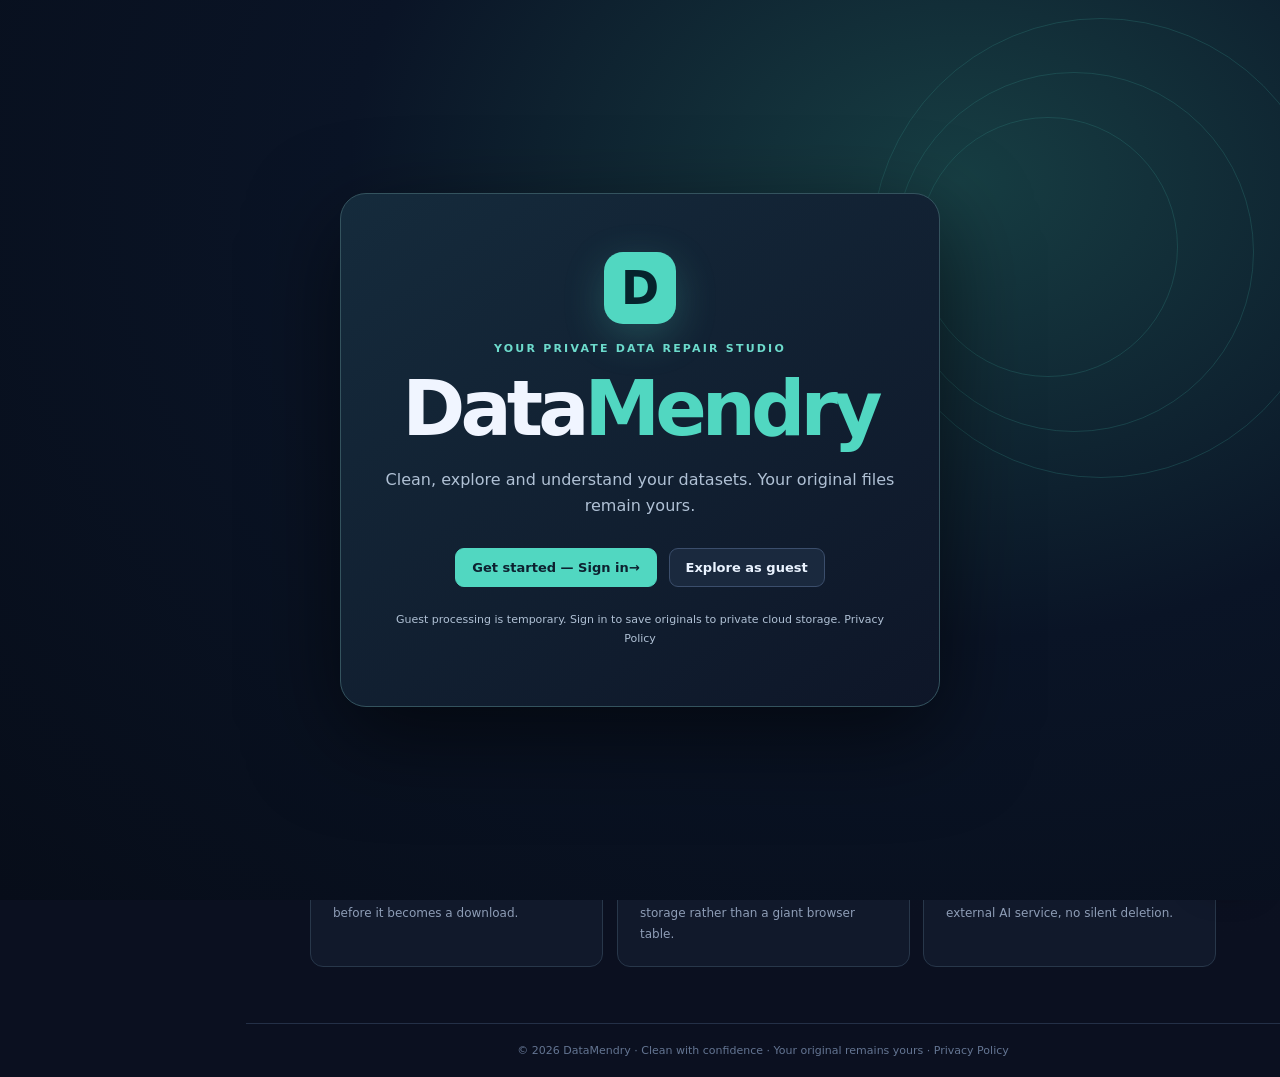
==== commit 18fa0aac: "docs: add public DataMendry privacy policy" ====
--- a/static/index.html
+++ b/static/index.html
@@ -12,6 +12,9 @@
   <script src="/static/app.js" defer></script>
   <script src="/static/account.js" defer></script>
   <script src="/static/experience.js" defer></script>
+  <script src="/static/analytics.js" defer></script>
+  <script src="/static/smart_analytics.js" defer></script>
+  <script src="/static/advanced_cleaning.js" defer></script>
   <!-- Cloudflare Web Analytics --><script type='module' src='https://static.cloudflareinsights.com/beacon.min.js' data-cf-beacon='{"token": "a258c3d633374858af151e69e50e4477"}'></script><!-- End Cloudflare Web Analytics -->
 </head>
 <body>
@@ -26,7 +29,7 @@
       <button id="welcome-signin" type="button" class="button primary">Get started — Sign in <span aria-hidden="true">→</span></button>
       <button id="welcome-guest" type="button" class="button secondary">Explore as guest</button>
     </div>
-    <p class="welcome-note">Guest processing is temporary. Sign in to save originals to private cloud storage.</p>
+    <p class="welcome-note">Guest processing is temporary. Sign in to save originals to private cloud storage. <a href="/privacy">Privacy Policy</a></p>
     <div class="welcome-door" aria-hidden="true"><div class="door-left"></div><div class="door-right"></div></div>
   </div>
 </div>
@@ -34,14 +37,14 @@
   <button id="auth-close" class="dialog-close" type="button" aria-label="Close login">×</button>
   <div class="welcome-logo small" aria-hidden="true">D</div>
   <h2 id="auth-title">Welcome to DataMendry</h2>
-  <p class="subtle">Secure accounts for your private CSV workspace.</p>
+  <p class="subtle">New here? Continue with Google to save CSVs privately. Existing email accounts can still sign in.</p>
   <div class="auth-tabs" role="group" aria-label="Account options">
     <button type="button" class="active" id="auth-tab-login" aria-pressed="true">Log in</button>
-    <button type="button" id="auth-tab-signup" aria-pressed="false">Create account</button>
-    <button type="button" id="auth-tab-recover" aria-pressed="false">Forgot password?</button>
+    <button type="button" id="auth-tab-signup" aria-pressed="false" hidden>Create account</button>
+    <button type="button" id="auth-tab-recover" aria-pressed="false" hidden>Forgot password?</button>
   </div>
   <label class="auth-label">Sign in with
-    <select id="auth-method"><option value="email">Email address</option><option value="google">Google account</option></select>
+    <select id="auth-method"><option value="google" selected>Google account (new or existing)</option><option value="email">Existing email + password</option></select>
   </label>
   <div id="auth-email-area">
     <label class="auth-label">Email address<input id="auth-email" type="email" autocomplete="email" maxlength="254" placeholder="you@example.com"></label>
@@ -55,7 +58,7 @@
     <button id="auth-send-email" class="button primary" type="button" hidden>Send email code</button>
     <p id="auth-recovery-limit" class="subtle" hidden>Email recovery is limited by Supabase's delivery quota. Request one code and use the latest email; avoid repeated requests.</p>
   </div>
-  <div id="auth-google-area" hidden><p class="subtle">Use your Google account without requesting an email OTP. Google OAuth must first be configured in Google Cloud and Supabase.</p><button id="auth-google" class="button primary" type="button">Continue with Google</button></div>
+  <div id="auth-google-area" hidden><p class="subtle">New and existing users can continue with Google. No confirmation email from DataMendry is needed. You can also explore as a guest without an account.</p><button id="auth-google" class="button primary" type="button">Continue with Google</button></div>
   
   <div id="auth-otp-area" hidden><label class="auth-label">Verification code<input id="auth-otp" type="text" inputmode="numeric" autocomplete="one-time-code" maxlength="10" placeholder="Code from your latest email"></label><button id="auth-verify-otp" class="button primary" type="button">Verify and sign in</button></div>
   <p id="auth-feedback" class="auth-feedback" role="status" aria-live="polite"></p>
@@ -77,6 +80,7 @@
     <nav class="nav" aria-label="Workspace sections">
       <button class="nav-link active" data-page="overview" type="button"><span class="nav-ico">▦</span>Overview</button>
       <button class="nav-link" data-page="quality" type="button"><span class="nav-ico">◈</span>Quality explorer</button>
+      <button class="nav-link" data-page="analytics" type="button"><span class="nav-ico">▥</span>Analytics dashboard</button>
       <button class="nav-link" data-page="repair" type="button"><span class="nav-ico">✳</span>Repair studio</button>
       <button class="nav-link" data-page="rules" type="button"><span class="nav-ico">☷</span>Rule checker</button>
       <button class="nav-link" data-page="filter" type="button"><span class="nav-ico">≡</span>Filter &amp; export</button>
@@ -95,6 +99,7 @@
         <div id="crumb-menu" class="crumb-menu" hidden aria-label="Go to section">
           <button type="button" data-crumb-page="overview">Overview</button>
           <button type="button" data-crumb-page="quality">Quality explorer</button>
+          <button type="button" data-crumb-page="analytics">Analytics dashboard</button>
           <button type="button" data-crumb-page="repair">Repair studio</button>
           <button type="button" data-crumb-page="rules">Rule checker</button>
           <button type="button" data-crumb-page="filter">Filter &amp; export</button>
@@ -108,7 +113,7 @@
             <div id="profile-label" class="profile-label">Guest</div>
             <button id="profile-my-datasets" type="button">My Datasets</button>
             <button id="profile-password" type="button" hidden>Set / change password</button>
-            <button id="profile-login" type="button">Log in / Register</button>
+            <button id="profile-login" type="button">Sign in</button>
             <button id="profile-logout" type="button" hidden>Sign out</button>
           </div>
         </div>
@@ -133,8 +138,8 @@
           <form id="account-form" class="account-form">
             <label>Email <input id="account-email" type="email" autocomplete="email" required maxlength="254"></label>
             <label>Password <input id="account-password" type="password" autocomplete="current-password" required minlength="8"></label>
-            <div class="account-actions"><button type="submit" class="button primary">Log in</button><button id="account-signup" type="button" class="button secondary">Create account</button></div>
-            <p class="subtle">Verify your email if prompted. Use a strong, unique password. This preview does not accept confidential datasets.</p>
+            <div class="account-actions"><button type="submit" class="button primary">Log in</button><button id="account-signup" type="button" class="button secondary" hidden>Create account</button></div>
+            <p class="subtle">Existing email/password accounts only. New users: choose Sign in → Google. Please do not upload confidential datasets.</p>
           </form>
           <div id="account-signed" hidden>
             <div class="account-actions"><span id="account-identity" class="subtle"></span><button id="account-refresh" type="button" class="button secondary tiny">Refresh saved files</button><button id="account-signout" type="button" class="button secondary tiny">Sign out</button></div>
@@ -151,13 +156,108 @@
         <div class="features"><article><span>◇</span><h3>Transparent by design</h3><p>Every proposed change can be reviewed before it becomes a download.</p></article><article><span>▤</span><h3>Large-file aware</h3><p>CSV import is streamed into disk-backed storage rather than a giant browser table.</p></article><article><span>♙</span><h3>Control stays with you</h3><p>No automatic imputation, no hidden external AI service, no silent deletion.</p></article></div>
       </section>
       <section id="page-quality" class="page"><div class="eyebrow">DIAGNOSE</div><h1 class="page-title">Quality explorer</h1><p class="intro small">A detailed overview of your dataset, without downloading all rows into the browser.</p><div class="empty-state" data-empty>Upload a dataset on Overview first.</div><div class="requires-data" hidden><div class="metrics" id="quality-metrics"></div><div class="panel"><div class="panel-head"><h3>Missing data by column</h3><span class="subtle">Exact counts, not estimates</span></div><div id="quality-columns" class="column-table-wrap"></div></div><div class="panel"><div class="panel-head"><h3>Preview records</h3><div class="pagination"><button id="prev-page" class="button tiny" type="button">← Previous</button><span id="page-number">Page 1</span><button id="next-page" class="button tiny" type="button">Next →</button></div></div><div id="table-container" class="table-scroll"></div><p class="help">Showing at most 25 rows per page. All CSV fields are treated as text to preserve IDs and leading zeros.</p></div></div></section>
-      <section id="page-repair" class="page"><div class="eyebrow">WHAT-IF ANALYSIS</div><h1 class="page-title">Repair studio</h1><p class="intro small">Choose deterministic operations, calculate their exact impact, then export the repaired file and a JSON audit recipe.</p><div class="empty-state" data-empty>Upload a dataset on Overview first.</div><div class="requires-data" hidden><div class="panel"><div class="panel-head"><h3>Proposed transformations</h3><span class="subtle">Original dataset preserved</span></div><div class="switch-list"><label class="switch-row"><span><strong>Trim surrounding whitespace</strong><small>Remove spaces around field values. Does not alter internal whitespace.</small></span><input id="opt-trim" type="checkbox" /></label><label class="switch-row"><span><strong>Normalize blank fields</strong><small>Convert whitespace-only cells to empty values, without inventing values.</small></span><input id="opt-blanks" type="checkbox" /></label><label class="switch-row"><span><strong>Remove identical rows</strong><small>Keep the earliest occurrence after your other transformations.</small></span><input id="opt-dedupe" type="checkbox" /></label></div><button id="simulate-button" class="button primary" type="button">Calculate repair impact →</button></div><div class="panel" id="impact-panel"><div class="panel-head"><h3>Repair impact</h3><span class="subtle">Before vs. after</span></div><div id="impact-empty" class="impact-empty">Choose options and calculate impact to review changes.</div><div id="impact-results" hidden><div id="impact-metrics" class="impact-grid"></div><p id="impact-warning" class="warning" hidden></p><div class="export-actions"><button id="export-csv" class="button primary" type="button">Download cleaned CSV ↓</button><button id="export-json" class="button secondary" type="button">Download audit JSON ↓</button></div><p class="help">Review the report carefully. Data loss from deduplication may be legitimate records.</p></div></div></div></section>
+      <section id="page-analytics" class="page">
+        <div class="eyebrow">INSIGHTS · PRIVATELY COMPUTED</div>
+        <h1 class="page-title">Analytics dashboard</h1>
+        <p class="intro small">Explore distributions, missing values and potential numeric outliers. Insights are calculated inside your existing private CSV workspace—no external analytics service is used.</p>
+        <div class="empty-state" data-empty>Open a CSV on Overview to explore its analytics.</div>
+        <div class="requires-data" hidden>
+          <div id="analytics-overview-metrics" class="metrics analytics-overview-metrics"></div>
+          <div class="panel analytics-view-control">
+            <label for="analytics-view-mode">Choose analytics view</label>
+            <select id="analytics-view-mode" aria-label="Choose analytics view">
+              <option value="single" selected>Explore a column</option>
+              <option value="all">All columns — chart overview</option>
+              <option value="compare">Compare &amp; correlations</option>
+            </select>
+            <p class="subtle">Switch views without losing the selected column or re-uploading your CSV.</p>
+            <button id="analytics-visual-report" class="button secondary analytics-visual-report" type="button" disabled>Download visual HTML report ↓</button>
+          </div>
+          <div id="analytics-single-panel" class="panel analytics-view-panel">
+            <div class="panel-head"><h3>Explore a column</h3><span class="subtle">Numeric histograms · categorical frequencies</span></div>
+            <div class="analytics-controls">
+              <label for="analytics-column">Choose column
+                <select id="analytics-column" aria-label="Choose column to analyze"></select>
+              </label>
+              <button id="analytics-refresh" class="button primary" type="button">Analyze column ↗</button>
+              <button id="analytics-report" class="button secondary" type="button" disabled>Download insights JSON ↓</button>
+            </div>
+            <p id="analytics-status" class="subtle" role="status" aria-live="polite">Select a column to see its distribution.</p>
+            <div id="analytics-column-metrics" class="analytics-column-metrics"></div>
+            <div id="analytics-column-chart" class="analytics-column-chart"></div>
+            <p id="analytics-note" class="subtle" aria-live="polite"></p>
+          </div>
+          <div id="analytics-gallery-panel" class="panel analytics-gallery-panel analytics-view-panel" hidden>
+            <div class="panel-head"><h3>All columns — chart overview</h3><span class="subtle">Side-by-side insights · read-only</span></div>
+            <p class="subtle analytics-gallery-intro">See numeric distributions and the most common text values together. Charts load in small batches to protect performance on free hosting.</p>
+            <p id="analytics-gallery-status" class="subtle" role="status" aria-live="polite">Open a CSV to explore its columns.</p>
+            <div id="analytics-all-charts" class="analytics-gallery" aria-label="Column overview charts"></div>
+            <button id="analytics-gallery-more" class="button secondary analytics-gallery-more" type="button" hidden>Show more column charts ↓</button>
+          </div>
+          <div id="analytics-relations-panel" class="panel analytics-view-panel analytics-relations-panel" hidden>
+            <div class="panel-head"><h3>Compare &amp; correlations</h3><span class="subtle">Exploratory · first 10,000 rows</span></div>
+            <p class="subtle">Automatically choose suitable analyses for numeric, categorical, date and mixed CSV columns. No invented correlations for identifiers or unstructured text.</p>
+            <section class="analytics-smart-panel" aria-labelledby="analytics-smart-title">
+              <div class="panel-head"><h3 id="analytics-smart-title">Smart comparisons · any CSV schema</h3><span class="subtle">Automatic type detection · read-only</span></div>
+              <p id="analytics-smart-status" class="subtle" role="status" aria-live="polite">Open this view to discover supported comparisons.</p>
+              <div id="analytics-smart-types" class="analytics-smart-types"></div>
+              <div id="analytics-smart-controls" class="analytics-smart-controls" hidden>
+                <label for="analytics-smart-x">Compare column<select id="analytics-smart-x" aria-label="First column for smart comparison"></select></label>
+                <label for="analytics-smart-y">With column<select id="analytics-smart-y" aria-label="Second column for smart comparison"></select></label>
+                <button id="analytics-smart-analyze" class="button primary" type="button">Analyze relationship ↗</button>
+              </div>
+              <div id="analytics-smart-result" class="analytics-smart-result" role="region" aria-label="Smart comparison result"></div>
+              <p class="subtle analytics-smart-caution">Type detection is heuristic. All comparisons are exploratory, use bounded samples and do not imply causation. Identifiers, names and contact fields receive privacy-conscious quality summaries.</p>
+            </section>
+            <section id="analytics-pearson-section" class="analytics-pearson-section" aria-label="Pearson correlation analysis" hidden>
+            <div class="analytics-pearson-header"><h3>Pearson correlation matrix</h3><p class="subtle">Shown for eligible numeric measurement columns only. Other column types are handled in Smart comparisons above.</p></div>
+            <p id="analytics-correlation-status" class="subtle" role="status" aria-live="polite">Open this view to calculate numeric relationships.</p>
+            <div id="analytics-correlation-matrix" class="analytics-matrix-wrap" aria-label="Correlation matrix"></div>
+            <div id="analytics-pair-controls" hidden>
+              <h3>Compare two numeric columns</h3>
+              <div class="analytics-compare-controls">
+                <label for="analytics-pair-x">X-axis column<select id="analytics-pair-x" aria-label="First numeric column"></select></label>
+                <label for="analytics-pair-y">Y-axis column<select id="analytics-pair-y" aria-label="Second numeric column"></select></label>
+                <button id="analytics-pair-analyze" type="button" class="button primary">Compare columns ↗</button>
+              </div>
+              <p id="analytics-pair-status" class="subtle" role="status" aria-live="polite">Choose two numeric columns.</p>
+              <div id="analytics-pair-metrics" class="analytics-column-metrics"></div>
+              <div id="analytics-pair-density" class="analytics-density-wrap"></div>
+              <div id="analytics-pair-mini-charts" class="analytics-pair-mini-charts"></div>
+            </div>
+            </section>
+            <p id="analytics-pearson-unavailable" class="analytics-pearson-unavailable" role="status" aria-live="polite" hidden></p>
+          </div>
+          <div class="panel analytics-missing-panel">
+            <div class="panel-head"><h3 id="analytics-missing-heading">Data completeness across columns</h3><span class="subtle" id="analytics-missing-caption">Bars = present values · counts = missing</span></div>
+            <div id="analytics-missing-chart" class="analytics-missing-chart"></div>
+            <div id="analytics-quality-next" class="analytics-quality-next" aria-label="Recommended quality next steps"></div>
+          </div>
+        </div>
+      </section>
+      <section id="page-repair" class="page"><div class="eyebrow">WHAT-IF ANALYSIS</div><h1 class="page-title">Repair studio</h1><p class="intro small">Choose deterministic operations, calculate their exact impact, then export the repaired file and a JSON audit recipe.</p><div class="empty-state" data-empty>Upload a dataset on Overview first.</div><div class="requires-data" hidden><div class="panel"><div class="panel-head"><h3>Proposed transformations</h3><span class="subtle">Original dataset preserved</span></div><div class="switch-list"><label class="switch-row"><span><strong>Trim surrounding whitespace</strong><small>Remove spaces around field values. Does not alter internal whitespace.</small></span><input id="opt-trim" type="checkbox" /></label><label class="switch-row"><span><strong>Normalize blank fields</strong><small>Convert whitespace-only cells to empty values, without inventing values.</small></span><input id="opt-blanks" type="checkbox" /></label><label class="switch-row"><span><strong>Remove identical rows</strong><small>Keep the earliest occurrence after your other transformations.</small></span><input id="opt-dedupe" type="checkbox" /></label></div><button id="simulate-button" class="button primary" type="button">Calculate repair impact →</button></div><div class="panel" id="impact-panel"><div class="panel-head"><h3>Repair impact</h3><span class="subtle">Before vs. after</span></div><div id="impact-empty" class="impact-empty">Choose options and calculate impact to review changes.</div><div id="impact-results" hidden><div id="impact-metrics" class="impact-grid"></div><p id="impact-warning" class="warning" hidden></p><div class="export-actions"><button id="export-csv" class="button primary" type="button">Download cleaned CSV ↓</button><button id="export-json" class="button secondary" type="button">Download audit JSON ↓</button></div><p class="help">Review the report carefully. Data loss from deduplication may be legitimate records.</p></div>
+<div class="panel advanced-studio" id="advanced-studio">
+  <div class="panel-head"><h3>Advanced cleaning · step-by-step</h3><span class="subtle">Preview-first · original stays untouched</span></div>
+  <p class="subtle">Build a sequence of up to six targeted transformations, compare original vs proposed values, and export a separate CSV. Undo and Redo change your <strong>draft plan only</strong>.</p>
+  <div class="advanced-controls">
+    <label>Transformation<select id="advanced-action"><option value="fill_blank">Fill blank cells with a constant</option><option value="lowercase">Convert text to lowercase</option><option value="uppercase">Convert text to UPPERCASE</option><option value="titlecase">Convert text to Title Case</option><option value="replace_literal">Find and replace literal text</option><option value="round_number">Round numeric cells</option></select></label>
+    <label>Target column<select id="advanced-column"></select></label>
+    <label id="advanced-value-wrap">Value to use / find<input id="advanced-value" maxlength="150" placeholder="e.g. Unknown" /></label>
+    <label id="advanced-replace-wrap" hidden>Replace with<input id="advanced-replacement" maxlength="150" placeholder="Replacement text (can be empty)" /></label>
+    <label id="advanced-places-wrap" hidden>Decimal places<select id="advanced-places"><option value="0">0</option><option value="1">1</option><option value="2" selected>2</option><option value="3">3</option><option value="4">4</option><option value="5">5</option><option value="6">6</option></select></label>
+  </div>
+  <div class="advanced-actions"><button id="advanced-add" type="button" class="button primary">Add cleaning step +</button><button id="advanced-undo" type="button" class="button secondary" disabled>Undo plan edit</button><button id="advanced-redo" type="button" class="button secondary" disabled>Redo plan edit</button><button id="advanced-clear" type="button" class="button secondary" disabled>Clear plan</button></div>
+  <ol id="advanced-steps" class="advanced-steps"><li>No steps yet—choose an operation above.</li></ol>
+  <div class="advanced-actions"><button id="advanced-preview" type="button" class="button primary" disabled>Preview before &amp; after →</button><button id="advanced-export" type="button" class="button secondary" disabled>Download proposed CSV ↓</button></div>
+  <p id="advanced-status" class="subtle" role="status" aria-live="polite">No changes applied to your original CSV.</p>
+  <div id="advanced-results" hidden><div id="advanced-metrics" class="advanced-metrics"></div><div id="advanced-notes" class="subtle"></div><div class="advanced-preview-grid"><div><h4>Original · first rows</h4><div class="table-scroll" id="advanced-before"></div></div><div><h4>Proposed · first rows</h4><div class="table-scroll" id="advanced-after"></div></div></div><p class="help">Changed cells are highlighted in the proposed preview. Undo/Redo edits only your plan; to change an exported file, revise the plan, preview again, and download a new copy.</p></div>
+</div></div></section>
       <section id="page-rules" class="page"><div class="eyebrow">DATA CONTRACTS</div><h1 class="page-title">Rule checker</h1><p class="intro small">Run transparent, column-level validation. Checks are read-only: failed rules never modify data.</p><div class="empty-state" data-empty>Upload a dataset on Overview first.</div><div class="requires-data" hidden><div class="panel"><div class="panel-head"><h3>Create a data-quality rule</h3></div><div class="rule-form"><label>Column<select id="rule-column"></select></label><label>Check<select id="rule-kind"><option value="not_empty">Must not be empty</option><option value="unique">Values must be unique</option><option value="numeric">Must contain valid numbers</option><option value="minimum">Numeric value at least…</option><option value="maximum">Numeric value at most…</option></select></label><label id="threshold-wrap" hidden>Threshold<input id="rule-threshold" type="number" step="any" placeholder="0" /></label></div><button id="run-rule" class="button primary" type="button">Run validation →</button></div><div class="panel"><div class="panel-head"><h3>Validation results</h3></div><div id="rule-results" class="rules-results"><p class="subtle">No checks run yet.</p></div></div></div></section>
 
       <section id="page-filter" class="page"><div class="eyebrow">MAKE A NEW COPY</div><h1 class="page-title">Filter &amp; export</h1><p class="intro small">Keep matching rows, choose your output columns, review a preview, then download a separate CSV. Your saved original is not changed.</p><div class="empty-state" data-empty>Upload or open a dataset first.</div><div class="requires-data" hidden><div class="panel"><div class="panel-head"><h3>Choose rows</h3><span class="subtle">Rules apply to this export only</span></div><div class="filter-controls"><label>Column<select id="filter-column"></select></label><label>Condition<select id="filter-kind"><option value="all">All rows</option><option value="contains">Contains text</option><option value="not_contains">Does not contain</option><option value="equals">Exactly equals</option><option value="not_equals">Does not equal</option><option value="empty">Is blank</option><option value="not_empty">Is not blank</option><option value="gt">Number is greater than</option><option value="gte">Number is at least</option><option value="lt">Number is less than</option><option value="lte">Number is at most</option></select></label><label>Value<input id="filter-value" maxlength="500" placeholder="Filter text"></label></div><h3>Columns to keep</h3><p class="subtle">Uncheck columns you want to remove from your exported file.</p><div id="filter-columns" class="filter-columns"></div><div class="account-actions"><button id="filter-preview" class="button primary" type="button">Preview filtered data</button><button id="filter-download" class="button secondary" type="button" disabled>Download filtered CSV ↓</button></div><p id="filter-summary" class="subtle" aria-live="polite"></p><div class="table-scroll" id="filter-table"></div></div></div></section>
-      <section id="page-guide" class="page"><div class="eyebrow">WELCOME TOUR</div><h1 class="page-title">How DataMendry works</h1><p class="intro small">A simple step-by-step path from your first upload to a verified export.</p><div class="guide-steps"><article><b>01</b><h3>Sign in</h3><p>Use email or Google to keep your CSV originals in your private account.</p><button type="button" class="button secondary" id="guide-account">Account settings</button></article><article><b>02</b><h3>Upload</h3><p>Choose CSV file. The data engine checks columns, missing cells and duplicates.</p><button type="button" class="button secondary" data-guide-page="overview">Go to upload</button></article><article><b>03</b><h3>Explore &amp; filter</h3><p>Inspect quality, choose matching rows or exclude unwanted columns.</p><button type="button" class="button secondary" data-guide-page="filter">Open filter</button></article><article><b>04</b><h3>Repair safely</h3><p>Preview changes before exporting. Your original stays unchanged.</p><button type="button" class="button secondary" data-guide-page="repair">Open repair studio</button></article><article><b>05</b><h3>Export &amp; return</h3><p>Download your results. Your account-saved original remains available until you delete it, subject to storage terms.</p><button type="button" class="button secondary" data-guide-page="overview">My datasets</button></article><article class="guide-ai-step"><b>06</b><h3>Ask DataMendry</h3><p>Describe the cleanup you want. Review the suggested filter or repair before exporting; AI is optional.</p><button type="button" class="button secondary" id="guide-assistant">Open assistant</button></article></div></section>
-    </div>
-    <footer>© 2026 DataMendry · Clean with confidence · Your original remains yours</footer>
+      <section id="page-guide" class="page"><div class="eyebrow">WELCOME TOUR</div><h1 class="page-title">How DataMendry works</h1><p class="intro small">A simple step-by-step path from your first upload to a verified export.</p><div class="guide-steps"><article><b>01</b><h3>Sign in</h3><p>Sign in with Google to keep your CSV originals in private cloud storage. Existing email accounts can still log in.</p><button type="button" class="button secondary" id="guide-account">Account settings</button></article><article><b>02</b><h3>Upload</h3><p>Choose CSV file. The data engine checks columns, missing cells and duplicates.</p><button type="button" class="button secondary" data-guide-page="overview">Go to upload</button></article><article><b>03</b><h3>Explore &amp; filter</h3><p>Inspect quality, choose matching rows or exclude unwanted columns.</p><button type="button" class="button secondary" data-guide-page="filter">Open filter</button></article><article><b>04</b><h3>Repair safely</h3><p>Preview changes before exporting. Your original stays unchanged.</p><button type="button" class="button secondary" data-guide-page="repair">Open repair studio</button></article><article><b>05</b><h3>Export &amp; return</h3><p>Download your results. Your account-saved original remains available until you delete it, subject to storage terms.</p><button type="button" class="button secondary" data-guide-page="overview">My datasets</button></article><article class="guide-ai-step"><b>06</b><h3>Ask DataMendry</h3><p>Describe the cleanup you want. Review the suggested filter or repair before exporting; AI is optional.</p><button type="button" class="button secondary" id="guide-assistant">Open assistant</button></article><article><b>07</b><h3>Visualize insights</h3><p>See distributions, missing values and numeric summaries without changing your original CSV.</p><button type="button" class="button secondary" data-guide-page="analytics">View analytics</button></article></div></section>
+    </div>
+    <footer>© 2026 DataMendry · Clean with confidence · Your original remains yours · <a href="/privacy">Privacy Policy</a></footer>
   </main>
 </div>
 <div id="assistant-dock" class="assistant-dock">
@@ -166,12 +266,17 @@
     <div class="assistant-ambient" aria-hidden="true"></div>
     <header class="assistant-head">
       <div class="assistant-identity"><div class="assistant-avatar" aria-hidden="true">✦</div><div><strong>DataMendry Assistant</strong><span id="assistant-status" class="assistant-status"><i aria-hidden="true"></i> Guided help · private by default</span></div></div>
-      <button type="button" id="assistant-close" aria-label="Close assistant">×</button>
+      <div class="assistant-head-actions">
+        <button type="button" id="assistant-examples-toggle" class="assistant-head-mini" aria-label="Toggle example requests" aria-controls="assistant-prompts" aria-expanded="true">Examples</button>
+        <button type="button" id="assistant-expand" class="assistant-head-mini" aria-label="Expand assistant" aria-pressed="false" title="Expand assistant workspace">⤢ <span>Expand</span></button>
+        <button type="button" id="assistant-close" aria-label="Close assistant">×</button>
+      </div>
     </header>
     <div class="assistant-context"><span class="assistant-dataset-icon" aria-hidden="true">▤</span><span id="assistant-dataset">No CSV loaded</span><span class="assistant-safe-chip">Preview only</span></div>
-    <p class="assistant-intro">Tell me what you want to clean. I can prepare safe actions for review, then you decide whether to export.</p>
-    <div class="assistant-prompts" aria-label="Suggested commands">
+    <p id="assistant-intro" class="assistant-intro">Tell me what you want to clean. I can prepare safe actions for review, then you decide whether to export.</p>
+    <div id="assistant-prompts" class="assistant-prompts" aria-label="Suggested commands">
       <button type="button" data-assistant-prompt="Remove duplicate rows">✧ Remove duplicates</button>
+      <button type="button" data-assistant-prompt="Remove duplicate rows and trim whitespace">✧ Multi-step cleanup</button>
       <button type="button" data-assistant-prompt="Trim whitespace">✧ Trim spaces</button>
       <button type="button" data-assistant-prompt="Normalize blank cells">✧ Fix blanks</button>
       <button type="button" data-assistant-prompt="Help me filter my CSV">✧ Filter data</button>
@@ -179,9 +284,12 @@
     </div>
     <div id="assistant-messages" class="assistant-messages" role="log" aria-live="polite" aria-relevant="additions text"><p class="assistant-welcome-message">Hi! Upload a CSV or choose a suggestion above to get started. Your original file stays unchanged.</p></div>
     <div id="assistant-thinking" class="assistant-thinking" role="status" hidden><span class="assistant-thinking-dots" aria-hidden="true"><i></i><i></i><i></i></span><span>Working on your suggestion…</span></div>
-    <label class="assistant-consent"><input id="assistant-ai-consent" type="checkbox"> <span>Use a connected AI model when available. Only my instruction and column names may be sent—not CSV rows.</span></label>
-    <form id="assistant-form" class="assistant-form"><input id="assistant-input" type="text" maxlength="500" placeholder="e.g. Remove duplicates from this CSV" aria-label="Assistant message" autocomplete="off"><button id="assistant-send" class="button primary" type="submit" aria-label="Send message">➤</button></form>
-    <p id="assistant-mode" class="assistant-mode">Private guided suggestions are free. A connected generative AI model is optional and not required.</p>
+    <div class="assistant-compose">
+      <div class="assistant-recipe-tools"><button type="button" id="assistant-recipe-import" class="assistant-recipe-import">Import cleaning recipe (.json)</button><input id="assistant-recipe-file" type="file" accept=".json,application/json" hidden aria-label="Choose a saved cleaning recipe"><span class="assistant-recipe-hint">Same CSV columns required · Preview before download</span></div>
+      <label class="assistant-consent"><input id="assistant-ai-consent" type="checkbox"> <span>Use a connected AI model when available. Only my instruction and column names may be sent—not CSV rows.</span></label>
+      <form id="assistant-form" class="assistant-form"><input id="assistant-input" type="text" maxlength="500" placeholder="Ask a question or plan a CSV cleanup…" aria-label="Assistant message" autocomplete="off"><button id="assistant-send" class="button primary" type="submit" aria-label="Send message">➤</button></form>
+      <p id="assistant-mode" class="assistant-mode">Private guided suggestions are free. A connected generative AI model is optional and not required.</p>
+    </div>
   </section>
 </div>
 </body>
--- a/static/experience.css
+++ b/static/experience.css
@@ -180,3 +180,251 @@
 @media(prefers-reduced-motion:reduce){ .page.active,.page.active .upload-zone,.page.active .filter-controls,.page.active .requires-data,.page.active .section-heading,.features article,.metric,.guide-steps article,.assistant-fab-star,.profile-popover,.crumb-menu {animation:none!important;transform:none!important;transition:none!important;filter:none!important;} .assistant-toggle:hover,.features article:hover,.metric:hover,.guide-steps article:hover{transform:none!important;} }
 
 .account-avatar svg { width:19px;height:19px;stroke-width:2.1; }
+
+/* v1 milestone 2: preview-only multi-step workflow within the existing assistant. */
+.assistant-workflow{max-width:100%;}
+.assistant-workflow-steps{margin:8px 0 12px;padding-left:24px;color:#d6e9f8;font-size:12px;line-height:1.7}
+.assistant-workflow-steps li{padding:2px 0;overflow-wrap:anywhere}
+.assistant-workflow-result{margin-top:12px;padding:10px;border:1px solid rgba(79,211,196,.25);border-radius:10px;background:rgba(6,19,34,.45)}
+.assistant-workflow-result p{margin:0 0 8px!important;font-size:12px!important;color:#d6e9f8}
+.assistant-workflow-warning{color:#ffd5a8!important}
+.assistant-workflow-table-wrap{max-height:175px;overflow:auto;max-width:100%;border-radius:7px}
+.assistant-workflow-table-wrap table{border-collapse:collapse;white-space:nowrap;font-size:11px;width:max-content;min-width:100%}
+.assistant-workflow-table-wrap td,.assistant-workflow-table-wrap th{padding:6px 9px;border:1px solid rgba(116,163,190,.2);text-align:left}
+.assistant-workflow-table-wrap th{color:#7ff1db;background:rgba(24,53,75,.85)}
+.assistant-workflow .assistant-proposal-actions button:disabled{opacity:.46;cursor:not-allowed}
+
+/* v1.0 / milestone 3 — Analytics dashboard & assistant focus workspace. */
+.assistant-dock { z-index: 120; }
+.assistant-panel {
+  width: min(760px, calc(100vw - 24px));
+  height: min(780px, calc(100dvh - 105px));
+  min-height: min(480px, calc(100dvh - 105px));
+  max-height: calc(100dvh - 105px);
+  gap: 0;
+  overflow: hidden;
+}
+.assistant-head { display:flex;gap:16px;align-items:center;justify-content:space-between;min-height:66px;padding:13px 16px;flex-shrink:0; }
+.assistant-head-actions { display:flex;align-items:center;gap:5px;flex-shrink:0; }
+.assistant-head .assistant-head-mini { padding:8px 10px;white-space:nowrap;font-size:11px;line-height:1;color:#c6e7ed;border:1px solid #3a6278;border-radius:9px;background:#1b3448; }
+.assistant-head .assistant-head-mini:hover { background:#2a5261; }
+.assistant-head #assistant-close { font-size:25px;line-height:1;min-width:35px; }
+.assistant-context { margin:12px 17px 6px;flex-shrink:0; }
+.assistant-intro { margin:5px 17px 10px;flex-shrink:0; }
+.assistant-prompts { margin-bottom:12px;max-height:94px;overflow-y:auto;flex-shrink:0; }
+.assistant-messages { flex:1 1 auto; min-height:0; margin:0 12px; padding:14px 9px 20px; border-top:1px solid #38546855; scroll-behavior:smooth; }
+.assistant-messages .assistant-welcome-message,.assistant-messages p { font-size:13px;line-height:1.58; }
+.assistant-workflow { width:100%;max-width:100%; }
+.assistant-workflow-result {max-width:100%;}
+.assistant-compose {display:flex;flex-direction:column;flex:0 0 auto;gap:9px;padding:13px 4px 2px;background:linear-gradient(180deg,rgba(13,30,47,.3),#0d1c2d 25%);border-top:1px solid #345c7150;}
+.assistant-consent {display:flex;gap:9px;margin:0 16px;line-height:1.45;}
+.assistant-form {margin:0 14px;}
+.assistant-form input {flex:1;min-width:0;font-size:13px;}
+.assistant-mode {margin:0 17px 12px;}
+.assistant-panel.is-expanded {position:fixed;inset:3vh 3vw;bottom:3vh;width:auto;height:auto;max-height:none;min-height:0;border-radius:22px;animation:none;z-index:150;}
+.assistant-panel.is-expanded .assistant-messages {margin:0 clamp(16px,4vw,54px);padding:20px 16px;}
+.assistant-panel.is-expanded .assistant-context,.assistant-panel.is-expanded .assistant-prompts,.assistant-panel.is-expanded .assistant-intro {max-width:none;}
+.assistant-panel.is-expanded .assistant-compose {padding:16px clamp(10px,3vw,46px) 6px;}
+.assistant-head button:focus-visible,.assistant-prompts button:focus-visible {outline:2px solid #7df4e1;outline-offset:2px;}
+
+.analytics-overview-metrics {margin-bottom:18px;}
+.analytics-missing-chart {display:grid;gap:15px;}
+.analytics-missing-row {display:grid;grid-template-columns:minmax(120px,215px) minmax(60px,1fr) 106px;align-items:center;gap:12px;font-size:12px;color:#d5e7f5;}
+.analytics-missing-row .analytics-label {overflow-wrap:anywhere;}
+.analytics-missing-row progress {appearance:none;-webkit-appearance:none;width:100%;height:12px;border:0;border-radius:999px;overflow:hidden;background:#293e50;}
+.analytics-missing-row progress::-webkit-progress-bar {background:#263b4e;border-radius:999px;}
+.analytics-missing-row progress::-webkit-progress-value {background:linear-gradient(90deg,#45c8b4,#96f9e4);border-radius:999px;}
+.analytics-missing-row progress::-moz-progress-bar {background:#45c8b4;border-radius:999px;}
+.analytics-missing-row .analytics-count {text-align:right;color:#a9c3d5;font-variant-numeric:tabular-nums;}
+.analytics-controls {display:flex;flex-wrap:wrap;gap:12px;align-items:flex-end;margin-bottom:20px;}
+.analytics-controls label {display:grid;gap:8px;flex:1 1 260px;color:#a8bfd5;font-size:12px;}
+.analytics-controls select {width:100%;min-height:43px;background:#1d2c42;color:#eaf3ff;border:1px solid #45617b;border-radius:10px;padding:10px 12px;}
+.analytics-column-metrics {display:grid;grid-template-columns:repeat(4,minmax(0,1fr));gap:12px;margin:18px 0 16px;}
+.analytics-stat {padding:14px;border:1px solid #2e5263;border-radius:11px;background:linear-gradient(140deg,#183044,#142438);min-width:0;}
+.analytics-stat span {display:block;font-size:11px;color:#a7bfd0;overflow-wrap:anywhere;}
+.analytics-stat strong {display:block;font-size:22px;letter-spacing:-.8px;color:#b3fff0;margin:8px 0 0;overflow-wrap:anywhere;font-variant-numeric:tabular-nums;}
+.analytics-column-chart {padding:18px 12px 10px;border:1px solid #294458;background:#101e33;border-radius:13px;min-height:80px;}
+.analytics-column-chart h4 {font-size:13px;letter-spacing:.1px;color:#d6eeef;margin:0 0 15px;}
+.analytics-category-row {display:grid;grid-template-columns:minmax(130px,1fr) minmax(90px,2fr) 55px;align-items:center;gap:12px;padding:7px 0;color:#d7e8f7;font-size:12px;}
+.analytics-category-row .analytics-category-label {overflow-wrap:anywhere;}
+.analytics-bar-track {height:13px;border-radius:999px;background:#25384d;overflow:hidden;}
+.analytics-bar-fill {height:100%;border-radius:999px;background:linear-gradient(90deg,#219fae,#5ee8c9);transition:width .35s ease;}
+.analytics-category-count {text-align:right;font-variant-numeric:tabular-nums;color:#c9e5ee;}
+.analytics-histogram {display:grid;grid-template-columns:repeat(12,minmax(44px,1fr));gap:8px;align-items:end;overflow-x:auto;padding:20px 0 0;min-height:205px;}
+.analytics-histogram-bar {min-width:0;display:flex;flex-direction:column;justify-content:flex-end;align-items:stretch;gap:6px;text-align:center;color:#adc6d8;font-size:10px;}
+.analytics-histogram-count {color:#dcf9f5;font-size:11px;font-variant-numeric:tabular-nums;}
+.analytics-histogram-fill {background:linear-gradient(180deg,#80ffde,#269bae);border-radius:7px 7px 2px 2px;min-height:3px;transition:height .4s ease;}
+.analytics-histogram-label {white-space:normal;overflow-wrap:anywhere;font-size:9px;min-height:36px;line-height:1.3;}
+.analytics-column-chart .analytics-empty {text-align:center;padding:24px;color:#a6bfd4;font-size:13px;}
+#analytics-note {margin:14px 0 0;line-height:1.65;}
+@media(max-width:900px){.assistant-panel {width:min(700px,calc(100vw - 20px));}.analytics-column-metrics{grid-template-columns:repeat(2,minmax(0,1fr));}}
+@media(max-width:620px){
+ .assistant-dock {right:12px;bottom:12px;}
+ .assistant-panel {width:calc(100vw - 14px);height:calc(100dvh - 95px);max-height:calc(100dvh - 95px);min-height:0;bottom:calc(100% + 8px);right:-5px;border-radius:16px;}
+ .assistant-panel.is-expanded {inset:5px 5px 6px;}
+ .assistant-head .assistant-head-mini {padding:8px 6px;font-size:10px;}
+ .assistant-head-actions {gap:3px;}
+ .assistant-head #assistant-expand span {display:none;}
+ .assistant-prompts {max-height:72px;}
+ .assistant-consent {font-size:10px;}
+ .analytics-missing-row {grid-template-columns:minmax(80px,115px) minmax(40px,1fr) 65px;gap:7px;font-size:10px;}
+ .analytics-column-metrics {grid-template-columns:repeat(2,minmax(0,1fr));}
+ .analytics-category-row {grid-template-columns:minmax(80px,1fr) minmax(70px,1fr) 34px;gap:8px;}
+ .analytics-histogram {gap:5px;}
+}
+@media(prefers-reduced-motion:reduce){.assistant-messages{scroll-behavior:auto}.analytics-bar-fill,.analytics-histogram-fill{transition:none!important}}
+
+/* DataMendry v1 Milestone 4: clear zero-missing states and on-demand chart gallery. */
+.analytics-quality-banner {border:1px solid rgba(80,217,188,.42);background:linear-gradient(110deg,rgba(44,198,168,.12),rgba(24,48,68,.54));border-radius:12px;padding:14px 17px;display:flex;gap:12px;align-items:flex-start;}
+.analytics-quality-banner .analytics-quality-icon {font-size:21px;line-height:1.2;color:#69efcb;}
+.analytics-quality-banner strong {display:block;color:#aaffec;font-size:15px;margin-bottom:4px;}
+.analytics-quality-banner span {color:#b4cadd;font-size:12px;line-height:1.5;}
+.analytics-gallery-intro {margin:0 0 12px;line-height:1.6;}
+#analytics-gallery-status {margin:0 0 14px;}
+.analytics-gallery {display:grid;grid-template-columns:repeat(2,minmax(0,1fr));gap:14px;align-items:stretch;}
+.analytics-gallery-card {min-width:0;border:1px solid #365368;background:#102035;border-radius:13px;padding:15px;display:flex;flex-direction:column;gap:12px;}
+.analytics-gallery-header {display:flex;align-items:center;justify-content:space-between;gap:8px;}
+.analytics-gallery-header strong {color:#eaf7ff;overflow-wrap:anywhere;font-size:13px;}
+.analytics-gallery-header button {font-size:11px;padding:7px 10px;flex-shrink:0;}
+.analytics-gallery-meta {color:#a4c5d5;font-size:11px;line-height:1.55;overflow-wrap:anywhere;}
+.analytics-mini-hist {height:108px;display:grid;grid-template-columns:repeat(12,minmax(0,1fr));gap:5px;align-items:end;border-bottom:1px solid #35546a;padding:4px 0 1px;}
+.analytics-mini-hist-bar {border-radius:4px 4px 0 0;background:linear-gradient(180deg,#88ffe2,#269aaa);min-height:2px;}
+.analytics-mini-category {display:grid;grid-template-columns:minmax(85px,1fr) minmax(60px,2fr) 48px;align-items:center;gap:8px;font-size:11px;color:#c8dfeb;}
+.analytics-mini-category-label {overflow:hidden;text-overflow:ellipsis;white-space:nowrap;}
+.analytics-mini-category-track {height:10px;border-radius:8px;background:#263d50;overflow:hidden;}
+.analytics-mini-category-fill {height:100%;background:linear-gradient(90deg,#24abb3,#66e8ce);border-radius:8px;}
+.analytics-mini-category-count {font-variant-numeric:tabular-nums;text-align:right;}
+.analytics-gallery-more {display:block;margin:16px auto 4px;}
+.analytics-gallery-more[hidden] {display:none;}
+.analytics-gallery-card .analytics-empty {font-size:12px;color:#b7cddd;margin:auto 0;}
+@media(max-width:800px){.analytics-gallery{grid-template-columns:1fr;}}
+@media(prefers-reduced-motion:reduce){.analytics-mini-hist-bar,.analytics-mini-category-fill{transition:none!important;}}
+
+/* DataMendry v1 Milestone 5: compact, user-selected analytics modes. */
+.analytics-view-control {display:flex;align-items:flex-end;flex-wrap:wrap;gap:12px 18px;padding:16px 20px;}
+.analytics-view-control label {font-weight:700;font-size:13px;color:#e6f5fa;flex:0 0 100%;}
+.analytics-view-control select {flex:1 1 310px;min-width:0;min-height:45px;background:#1d2c42;color:#eaf3ff;border:1px solid #45617b;border-radius:10px;padding:10px 13px;font:inherit;}
+.analytics-view-control select:focus-visible {outline:2px solid #56d9c5;outline-offset:2px;}
+.analytics-view-control p {margin:0;flex:1 1 230px;font-size:12px;line-height:1.5;}
+.analytics-view-panel[hidden] {display:none!important;}
+@media(max-width:620px) {.analytics-view-control {padding:15px;}.analytics-view-control label {flex-basis:100%;}.analytics-view-control select {flex-basis:100%;}}
+
+
+/* Milestone 6 — numeric relationship explorer and accessible comparisons. */
+.analytics-visual-report {white-space:normal;flex:0 0 auto;max-width:100%;}
+.analytics-relations-panel h3 {margin:14px 0 11px;}
+.analytics-matrix-wrap {max-width:100%;overflow-x:auto;margin:17px 0 25px;}
+.analytics-matrix {border-collapse:separate;border-spacing:4px;width:100%;min-width:480px;font-size:12px;}
+.analytics-matrix th {color:#bfd6e5;text-align:center;max-width:110px;font-weight:650;padding:6px 9px;overflow-wrap:anywhere;}
+.analytics-matrix th:first-child {text-align:left;}
+.analytics-matrix td {min-width:48px;text-align:center;}
+.analytics-matrix button {width:100%;min-height:39px;color:#eafffc;border:1px solid #395368;border-radius:7px;cursor:pointer;background:#233a50;font-variant-numeric:tabular-nums;}
+.analytics-matrix button:hover,.analytics-matrix button:focus-visible {border-color:#70f6e3;outline:1px solid #70f6e3;}
+.analytics-matrix button:disabled {opacity:.55;cursor:default;}
+.analytics-compare-controls {display:flex;gap:12px;align-items:flex-end;flex-wrap:wrap;margin:14px 0;}
+.analytics-compare-controls label {display:grid;gap:7px;flex:1 1 190px;font-size:12px;color:#b9ccde;}
+.analytics-compare-controls select {width:100%;background:#1d2c42;color:#eefaff;border:1px solid #45617b;border-radius:9px;padding:11px;min-height:43px;}
+.analytics-density-wrap {max-width:720px;margin:16px auto;}
+.analytics-density-grid {display:grid;grid-template-columns:repeat(10,minmax(0,1fr));gap:3px;margin:10px auto;max-width:650px;border:1px solid #36536a;padding:8px;border-radius:12px;background:#11243a;}
+.analytics-density-cell {aspect-ratio:1;background:#263c50;border-radius:3px;min-width:0;}
+.analytics-density-caption {display:flex;justify-content:space-between;gap:12px;flex-wrap:wrap;font-size:11px;color:#abc6d5;margin:8px 0;}
+.analytics-pair-mini-charts {display:grid;grid-template-columns:repeat(2,minmax(0,1fr));gap:14px;margin-top:16px;}
+.analytics-pair-mini {border:1px solid #365368;border-radius:12px;background:#102035;padding:15px;min-width:0;}
+.analytics-pair-mini > strong {display:block;color:#dafdf8;font-size:13px;overflow-wrap:anywhere;}
+@media(max-width:760px){.analytics-pair-mini-charts{grid-template-columns:1fr;}.analytics-matrix{min-width:540px;}.analytics-compare-controls button{width:100%;}}
+@media(prefers-reduced-motion:reduce){.analytics-density-cell{transition:none!important;}}
+/* Milestone 7: type-aware comparisons, lazy-loaded within Compare & correlations */
+.analytics-smart-panel{border:1px solid rgba(74,213,194,.27);background:rgba(20,52,65,.35);padding:clamp(14px,2vw,22px);border-radius:16px;margin:20px 0 28px;min-width:0}
+.analytics-smart-panel .panel-head{margin-bottom:12px}
+.analytics-smart-types{display:flex;flex-wrap:wrap;gap:8px;margin:14px 0}
+.analytics-smart-chip,.analytics-smart-kind{border:1px solid #335d70;border-radius:22px;padding:6px 12px;background:#163849;color:#90f0df;font-size:12px}
+.analytics-smart-controls{display:grid;grid-template-columns:minmax(0,1fr) minmax(0,1fr) auto;gap:12px;align-items:end;margin:16px 0 20px}
+.analytics-smart-controls[hidden]{display:none!important}
+.analytics-smart-controls label{display:grid;gap:9px;font-size:13px;color:#b9ccda;min-width:0}
+.analytics-smart-controls select{width:100%;min-width:0;padding:12px;background:#1a2b43;color:#f5f8ff;border:1px solid #3c5e78;border-radius:9px;font:inherit}
+.analytics-smart-controls .button{white-space:normal;min-height:46px}
+.analytics-smart-result{min-width:0}
+.analytics-smart-result:empty{display:none}
+.analytics-smart-result-head{display:flex;flex-wrap:wrap;justify-content:space-between;align-items:center;gap:10px;margin:10px 0}
+.analytics-smart-result-head h4{margin:0;overflow-wrap:anywhere}
+.analytics-smart-metrics{display:grid;grid-template-columns:repeat(auto-fit,minmax(120px,1fr));gap:10px;margin:12px 0}
+.analytics-smart-stat,.analytics-smart-quality-card{border:1px solid #32516a;background:#142c40;border-radius:10px;padding:13px;min-width:0;overflow-wrap:anywhere}
+.analytics-smart-stat span{display:block;font-size:12px;color:#abc4d5;text-transform:capitalize}
+.analytics-smart-stat strong{font-size:19px;color:#9bf6e7;display:block;margin-top:5px}
+.analytics-smart-quality{display:grid;grid-template-columns:repeat(auto-fit,minmax(240px,1fr));gap:12px;margin:16px 0}
+.analytics-smart-quality-card h4{margin:0 0 5px;font-size:16px}
+.analytics-smart-quality-card .analytics-smart-stat strong{font-size:16px}
+.analytics-smart-guidance{background:#1b3a4b;border-left:3px solid #60d4c6;border-radius:7px;padding:12px;font-size:14px}
+.analytics-smart-note{font-size:12px;line-height:1.6;margin:10px 0}
+.analytics-smart-bars,.analytics-smart-monthly{margin:18px 0;padding:14px;border:1px solid #35556a;border-radius:12px}
+.analytics-smart-bars h4,.analytics-smart-matrix-wrap h4,.analytics-smart-monthly h4{margin:0 0 14px;font-size:15px}
+.analytics-smart-bar-row,.analytics-smart-month-row{display:grid;grid-template-columns:minmax(85px,1.2fr) minmax(0,3fr) 65px;gap:9px;align-items:center;margin:9px 0;font-size:12px}
+.analytics-smart-bar-label{overflow-wrap:anywhere}
+.analytics-smart-bar-track,.analytics-smart-stacked{background:#263d51;height:17px;border-radius:7px;overflow:hidden}
+.analytics-smart-bar-fill{height:100%;background:linear-gradient(90deg,#238aa5,#5ee2c8);border-radius:6px}
+.analytics-smart-bar-row strong,.analytics-smart-month-row strong{text-align:right}
+.analytics-smart-matrix-wrap{overflow-x:auto;padding:12px;border:1px solid #35556a;border-radius:12px;margin:18px 0}
+.analytics-smart-matrix{border-collapse:collapse;min-width:420px;width:100%;font-size:12px}
+.analytics-smart-matrix th,.analytics-smart-matrix td{padding:9px 7px;border-bottom:1px solid #355066;overflow-wrap:anywhere;text-align:center}
+.analytics-smart-matrix th{background:#1b3547;font-weight:650}
+.analytics-smart-segment{height:100%;display:inline-block}
+.analytics-pearson-header{margin:26px 0 12px;border-top:1px solid rgba(84,133,145,.3);padding-top:20px}
+.analytics-pearson-header h3{margin:0 0 7px}
+@media(max-width:850px){.analytics-smart-controls{grid-template-columns:1fr}.analytics-smart-controls .button{width:100%}.analytics-smart-quality{grid-template-columns:1fr}.analytics-smart-metrics{grid-template-columns:repeat(2,minmax(0,1fr))}}
+@media(max-width:430px){.analytics-smart-stat strong{font-size:16px}.analytics-smart-bar-row,.analytics-smart-month-row{grid-template-columns:minmax(68px,1fr) minmax(0,2fr) 48px;gap:5px;font-size:10px}}
+
+/* DataMendry Milestone 8 — clear completeness and adaptive correlation. */
+.analytics-pearson-section[hidden],.analytics-pearson-unavailable[hidden]{display:none!important}
+.analytics-pearson-unavailable{margin:18px 0 6px;padding:13px 16px;border:1px solid #315469;border-radius:11px;background:#152b3e;color:#b9d9e8;font-size:13px;line-height:1.6}
+.analytics-missing-row{grid-template-columns:minmax(120px,215px) minmax(60px,1fr) minmax(155px,190px)}
+.analytics-missing-row .analytics-count-missing{color:#ffd5a5;font-weight:750}
+.analytics-missing-row.has-missing .analytics-label{color:#ffe4bf;font-weight:650}
+.analytics-quality-attention{border-color:rgba(242,184,104,.45);background:linear-gradient(110deg,rgba(170,115,56,.11),rgba(24,48,68,.44))}
+.analytics-quality-attention .analytics-quality-icon,.analytics-quality-attention strong{color:#ffddaa}
+.analytics-quality-next{margin-top:25px;padding-top:21px;border-top:1px solid #30485c}
+.analytics-quality-next>h4{font-size:17px;color:#e7f4fa;margin:0 0 5px}
+.analytics-quality-next>p{font-size:12px;line-height:1.5;margin:0 0 15px}
+.analytics-quality-actions{display:grid;grid-template-columns:repeat(auto-fit,minmax(245px,1fr));gap:12px}
+.analytics-quality-action{padding:16px;border:1px solid #345266;border-radius:12px;background:#15283d;display:flex;flex-direction:column;align-items:flex-start;gap:9px}
+.analytics-quality-action>strong{font-size:14px;color:#bff9ec}
+.analytics-quality-action>p{font-size:12px;color:#b8cfe0;line-height:1.55;margin:0;flex:1}
+.analytics-quality-action>.button{margin-top:4px;font-size:12px}
+@media(max-width:620px){.analytics-missing-row{grid-template-columns:minmax(88px,112px) minmax(35px,1fr) minmax(116px,130px);gap:6px;font-size:10px}.analytics-quality-actions{grid-template-columns:1fr}.analytics-missing-row .analytics-count{font-size:10px}}
+
+/* DataMendry v1 M9 — readable, accessible legends for Smart Comparisons. */
+.analytics-smart-legend{display:flex;gap:9px 18px;align-items:center;flex-wrap:wrap;list-style:none;margin:8px 0 15px;padding:0;max-width:100%}
+.analytics-smart-legend-item{display:inline-flex;align-items:center;gap:7px;font-size:12px;color:#dbeefa;overflow-wrap:anywhere;min-width:0}
+.analytics-smart-swatch{display:inline-block;flex:0 0 13px;width:13px;height:13px;border-radius:3px;border:1px solid rgba(255,255,255,.40)}
+.analytics-smart-gradient-legend{display:flex;gap:9px;align-items:center;font-size:12px;color:#c9dbe8;line-height:1.5;margin-top:10px}
+.analytics-smart-gradient-swatch{display:inline-block;flex:0 0 28px;width:28px;height:12px;border-radius:4px;border:1px solid rgba(255,255,255,.30);background:linear-gradient(90deg,#238aa5,#5ee2c8)}
+.analytics-smart-stacked .analytics-smart-segment{min-width:0}
+.assistant-recipe-tools{display:flex;align-items:center;flex-wrap:wrap;gap:10px;margin:0 0 9px}
+.assistant-recipe-import{font:inherit;font-size:12px;font-weight:650;color:#a7f7e5;background:#132b40;border:1px solid #356b72;border-radius:8px;padding:7px 10px;cursor:pointer}
+.assistant-recipe-import:hover{background:#214458}
+.assistant-recipe-import:focus-visible{outline:2px solid #7ff7df;outline-offset:2px}
+.assistant-recipe-hint{color:#a2bacb;font-size:11px}
+@media(max-width:500px){.analytics-smart-legend{gap:7px 12px}.analytics-smart-legend-item{font-size:11px}.assistant-recipe-hint{font-size:10px}}
+
+/* Milestone 10 – isolated advanced cleaning workbench */
+.advanced-studio { margin-top:22px; }
+.advanced-controls {display:grid;grid-template-columns:repeat(2,minmax(0,1fr));gap:14px;margin:18px 0;}
+.advanced-controls label{display:flex;flex-direction:column;gap:8px;color:#c1d4e5;font-size:13px;min-width:0}
+.advanced-controls select,.advanced-controls input {width:100%;min-width:0;padding:12px;border:1px solid #48617a;border-radius:12px;background:#1b2d47;color:#e9f7ff;font:inherit;}
+.advanced-controls [hidden]{display:none!important;}
+.advanced-actions{display:flex;flex-wrap:wrap;gap:10px;margin:15px 0}
+.advanced-actions button{white-space:normal}
+.advanced-steps{padding:0;margin:18px 0;list-style:none;display:grid;gap:8px}
+.advanced-steps li{display:flex;align-items:center;justify-content:space-between;gap:12px;min-width:0;padding:12px 15px;border:1px solid #33556f;border-radius:12px;background:#102339;overflow-wrap:anywhere}
+.advanced-remove{flex-shrink:0;padding:7px 10px!important}
+.advanced-error{color:#ffad98!important}
+.advanced-metrics{display:grid;grid-template-columns:repeat(3,minmax(0,1fr));gap:12px;margin:18px 0}
+.advanced-metrics>div{background:#182e42;border:1px solid #375b70;border-radius:12px;padding:14px;display:flex;flex-direction:column;gap:8px}
+.advanced-metrics small{color:#9ebbd0}
+.advanced-metrics strong{font-size:22px;color:#81ecdb}
+.advanced-preview-grid{display:grid;grid-template-columns:repeat(2,minmax(0,1fr));gap:12px;min-width:0;margin:12px 0}
+.advanced-preview-grid>div{min-width:0}
+.advanced-preview-grid .table-scroll{max-height:340px;overflow:auto;border:1px solid #35546d;border-radius:10px}
+.advanced-preview-grid table{font-size:12px}
+.advanced-changed{background:#214b49!important;box-shadow:inset 0 0 0 1px #5be2c9;color:#caffec}
+@media(max-width:800px){.advanced-preview-grid{grid-template-columns:1fr}.advanced-controls{grid-template-columns:1fr}}
+@media(max-width:500px){.advanced-metrics{grid-template-columns:1fr 1fr}.advanced-steps li{align-items:flex-start}}
